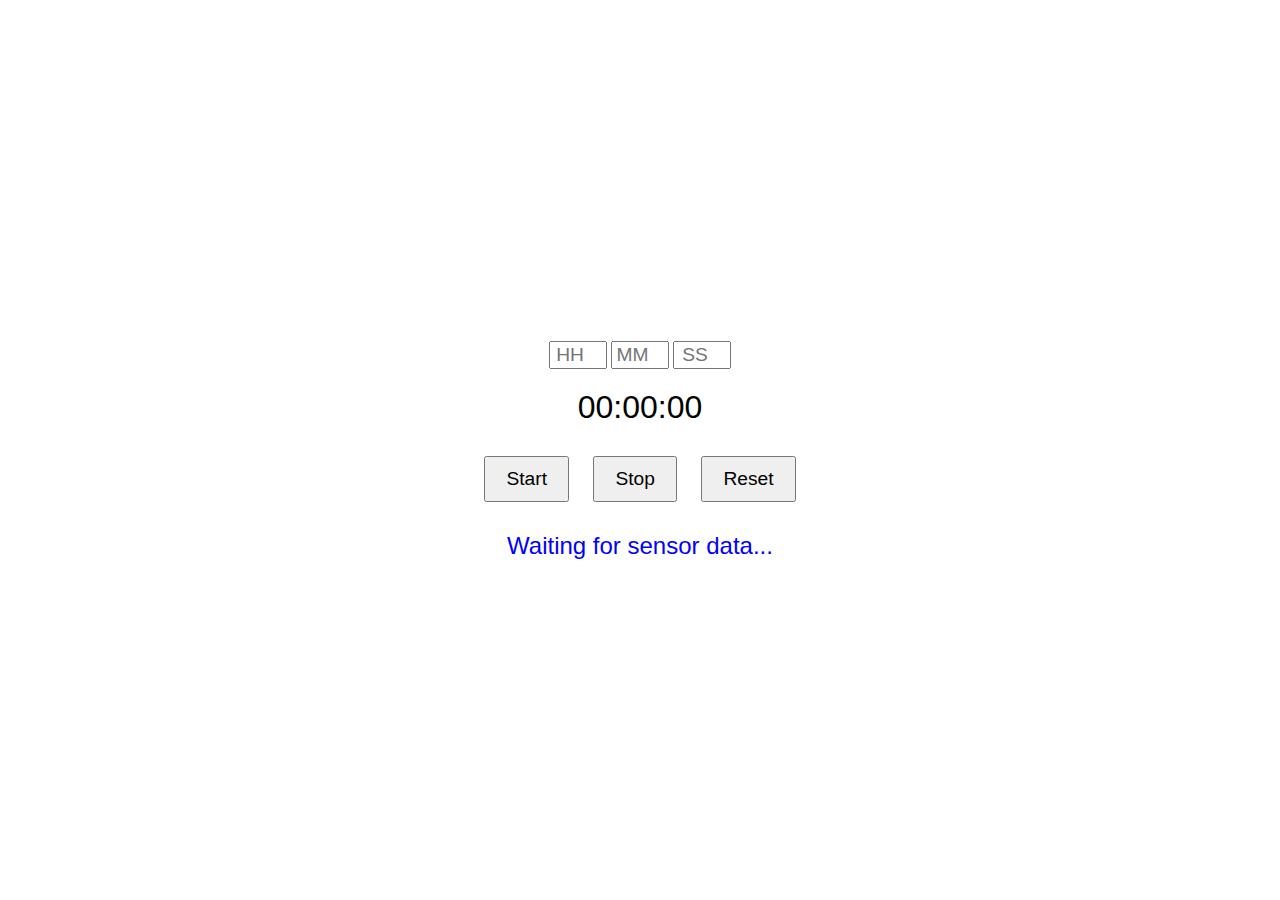
==== index.html @ 0f21a42f "Added beeping sound" ====
<!DOCTYPE html>
<html lang="en">
<head>
    <meta charset="UTF-8">
    <meta content="width=device-width, initial-scale=1.0" name="viewport">
    <title>Countdown Timer</title>
    <style>
        body {
            display: flex;
            justify-content: center;
            align-items: center;
            height: 100vh;
            margin: 0;
            font-family: Arial, sans-serif;
            background-color: white;
        }

        .timer-container {
            text-align: center;
        }

        input {
            width: 50px;
            text-align: center;
            font-size: 1.2rem;
        }

        #time-display {
            font-size: 2rem;
            margin: 20px 0;
        }

        .button-group button {
            font-size: 1.2rem;
            margin: 10px;
            padding: 10px 20px;
        }

        body.flash {
            background-color: red;
            transition: background-color 0.2s ease;
        }

        #sensor-data {
            margin-top: 20px;
            font-size: 1.5rem;
            color: blue;
        }
    </style>
</head>
<body>
<div class="timer-container">
    <div>
        <input id="hours" max="23" min="0" placeholder="HH" type="number">
        <input id="minutes" max="59" min="0" placeholder="MM" type="number">
        <input id="seconds" max="59" min="0" placeholder="SS" type="number">
    </div>
    <div id="time-display">00:00:00</div>
    <div class="button-group">
        <button id="start-btn">Start</button>
        <button id="stop-btn">Stop</button>
        <button id="reset-btn">Reset</button>
    </div>

    <!-- Add a div for displaying sensor data -->
    <div id="sensor-data">Waiting for sensor data...</div>

    <!-- Add the audio element for the beep sound -->
    <audio id="beep-sound" preload="auto" src="beep_sound_effect.mp3"></audio>
</div>

<script>
    let timer;
    let flashInterval;
    let totalSeconds = 0;
    let running = false;

    const hoursInput = document.getElementById('hours');
    const minutesInput = document.getElementById('minutes');
    const secondsInput = document.getElementById('seconds');
    const timeDisplay = document.getElementById('time-display');
    const startButton = document.getElementById('start-btn');
    const stopButton = document.getElementById('stop-btn');
    const resetButton = document.getElementById('reset-btn');

    const beepSound = document.getElementById('beep-sound'); // Audio element for beep

    function updateDisplay() {
        const hours = Math.floor(totalSeconds / 3600);
        const minutes = Math.floor((totalSeconds % 3600) / 60);
        const seconds = totalSeconds % 60;
        timeDisplay.textContent = `${String(hours).padStart(2, '0')}:${String(minutes).padStart(2, '0')}:${String(seconds).padStart(2, '0')}`;
    }

    function startTimer() {
        if (!running) {
            const hours = parseInt(hoursInput.value) || 0;
            const minutes = parseInt(minutesInput.value) || 0;
            const seconds = parseInt(secondsInput.value) || 0;
            totalSeconds = hours * 3600 + minutes * 60 + seconds;

            if (totalSeconds > 0) {
                updateDisplay(); // Immediately update display with the correct initial time
                running = true;

                timer = setInterval(() => {
                    if (totalSeconds > 0) {
                        totalSeconds--;
                        updateDisplay(); // Update display after each decrement
                    } else {
                        clearInterval(timer); // Stop the countdown when it hits zero
                        flashRed(); // Start flashing and sound immediately
                    }
                }, 1000); // Decrement every second
            }
        }
    }

    function stopTimer() {
        running = false;
        clearInterval(timer); // Stop the countdown timer
        clearInterval(flashInterval); // Stop flashing
        stopBeep(); // Stop the beep
        document.body.classList.remove('flash'); // Ensure the flashing stops immediately
    }

    function resetTimer() {
        running = false;
        clearInterval(timer); // Stop the countdown timer
        clearInterval(flashInterval); // Stop flashing
        stopBeep(); // Stop the beep
        totalSeconds = 0;
        updateDisplay(); // Reset the display to 00:00:00
        document.body.classList.remove('flash'); // Ensure the flashing stops and the background is reset
    }

    function flashRed() {
        clearInterval(flashInterval); // Clear any previous flashing intervals

        // Immediately flash red and play beep
        document.body.classList.add('flash'); // Turn on red immediately
        playBeep(); // Play the beep sound immediately

        // Set interval for future flashes (every second)
        flashInterval = setInterval(() => {
            document.body.classList.toggle('flash'); // Toggle flash on/off

            if (document.body.classList.contains('flash')) {
                playBeep(); // Play beep sound only when turning red
            }
        }, 1000); // 1 second red (with beep), 1 second off (cycle every second)
    }

    function playBeep() {
        beepSound.currentTime = 0; // Reset sound to the start
        beepSound.play(); // Play the beep sound
    }

    function stopBeep() {
        beepSound.pause(); // Stop the beep sound
        beepSound.currentTime = 0; // Reset the audio to the start
    }

    // Add event listeners for buttons
    startButton.addEventListener('click', startTimer);
    stopButton.addEventListener('click', stopTimer);
    resetButton.addEventListener('click', resetTimer);

    updateDisplay();
</script>
</body>
</html>
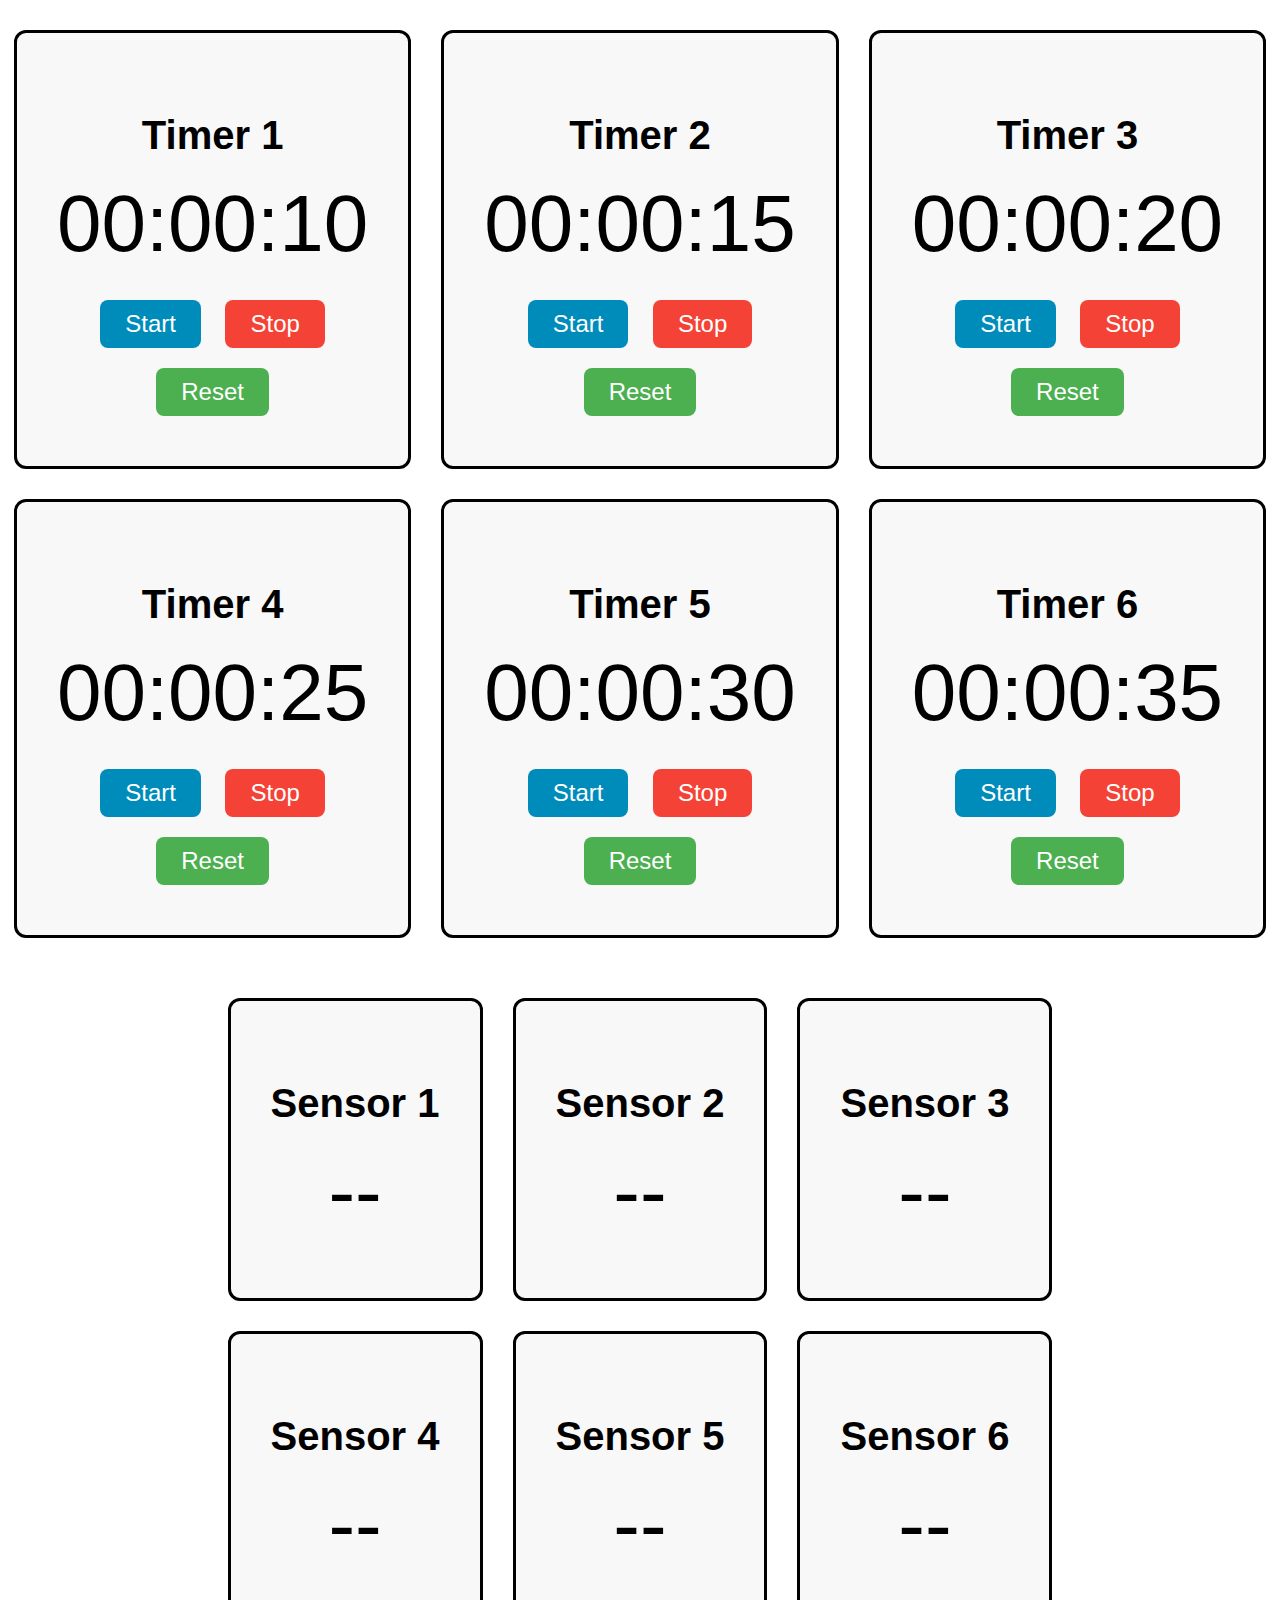
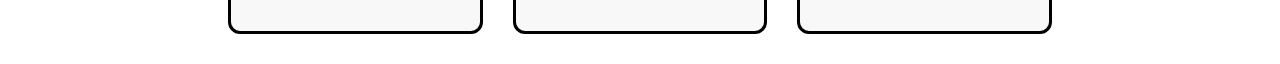
==== commit 52316f40: "Added more timers and sensors" ====
--- a/index.html
+++ b/index.html
@@ -3,170 +3,345 @@
 <head>
     <meta charset="UTF-8">
     <meta content="width=device-width, initial-scale=1.0" name="viewport">
-    <title>Countdown Timer</title>
+    <title>Multiple Timers with 6 Sensors</title>
     <style>
         body {
             display: flex;
             justify-content: center;
             align-items: center;
-            height: 100vh;
-            margin: 0;
+            flex-direction: column;
             font-family: Arial, sans-serif;
             background-color: white;
-        }
-
-        .timer-container {
+            margin: 0;
+        }
+
+        .timer-grid, .sensor-grid {
+            display: grid;
+            grid-template-columns: repeat(3, 1fr); /* 3 timers/sensors per row */
+            gap: 30px;
+            margin: 30px;
+        }
+
+        .timer-container, .sensor-container {
+            position: relative;
             text-align: center;
-        }
-
-        input {
-            width: 50px;
-            text-align: center;
-            font-size: 1.2rem;
-        }
-
-        #time-display {
-            font-size: 2rem;
+            padding: 40px;
+            border: 3px solid black;
+            border-radius: 12px;
+            background-color: #f8f8f8;
+            transition: background-color 0.5s ease;
+        }
+
+        h3 {
+            font-size: 2.5rem;
+            margin-bottom: 20px;
+        }
+
+        .time-display, .sensor-display {
+            font-size: 5rem;
             margin: 20px 0;
         }
 
         .button-group button {
-            font-size: 1.2rem;
+            font-size: 1.5rem;
             margin: 10px;
-            padding: 10px 20px;
-        }
-
-        body.flash {
-            background-color: red;
-            transition: background-color 0.2s ease;
-        }
-
-        #sensor-data {
-            margin-top: 20px;
-            font-size: 1.5rem;
-            color: blue;
+            padding: 10px 25px;
+            border-radius: 8px;
+            cursor: pointer;
+        }
+
+        .reset-btn {
+            background-color: #4CAF50;
+            color: white;
+            border: none;
+        }
+
+        .start-btn {
+            background-color: #008CBA;
+            color: white;
+            border: none;
+        }
+
+        .stop-btn {
+            background-color: #f44336;
+            color: white;
+            border: none;
+        }
+
+        button {
+            user-select: none;
+        }
+
+        /* Flashing effect when timer reaches zero */
+        .flash {
+            background-color: red !important;
         }
     </style>
 </head>
 <body>
-<div class="timer-container">
-    <div>
-        <input id="hours" max="23" min="0" placeholder="HH" type="number">
-        <input id="minutes" max="59" min="0" placeholder="MM" type="number">
-        <input id="seconds" max="59" min="0" placeholder="SS" type="number">
-    </div>
-    <div id="time-display">00:00:00</div>
-    <div class="button-group">
-        <button id="start-btn">Start</button>
-        <button id="stop-btn">Stop</button>
-        <button id="reset-btn">Reset</button>
-    </div>
-
-    <!-- Add a div for displaying sensor data -->
-    <div id="sensor-data">Waiting for sensor data...</div>
-
-    <!-- Add the audio element for the beep sound -->
-    <audio id="beep-sound" preload="auto" src="beep_sound_effect.mp3"></audio>
+
+<!-- Timer Grid -->
+<div class="timer-grid">
+    <!-- Timer 1 -->
+    <div class="timer-container" id="timer-container-1">
+        <h3>Timer 1</h3>
+        <div class="time-display" id="time-display-1">00:00:10</div>
+        <div class="button-group">
+            <button class="start-btn" id="start-btn-1">Start</button>
+            <button class="stop-btn" id="stop-btn-1">Stop</button>
+            <button class="reset-btn" id="reset-btn-1">Reset</button>
+        </div>
+    </div>
+    <!-- Timer 2 -->
+    <div class="timer-container" id="timer-container-2">
+        <h3>Timer 2</h3>
+        <div class="time-display" id="time-display-2">00:00:15</div>
+        <div class="button-group">
+            <button class="start-btn" id="start-btn-2">Start</button>
+            <button class="stop-btn" id="stop-btn-2">Stop</button>
+            <button class="reset-btn" id="reset-btn-2">Reset</button>
+        </div>
+    </div>
+    <!-- Timer 3 -->
+    <div class="timer-container" id="timer-container-3">
+        <h3>Timer 3</h3>
+        <div class="time-display" id="time-display-3">00:00:20</div>
+        <div class="button-group">
+            <button class="start-btn" id="start-btn-3">Start</button>
+            <button class="stop-btn" id="stop-btn-3">Stop</button>
+            <button class="reset-btn" id="reset-btn-3">Reset</button>
+        </div>
+    </div>
+    <!-- Timer 4 -->
+    <div class="timer-container" id="timer-container-4">
+        <h3>Timer 4</h3>
+        <div class="time-display" id="time-display-4">00:00:25</div>
+        <div class="button-group">
+            <button class="start-btn" id="start-btn-4">Start</button>
+            <button class="stop-btn" id="stop-btn-4">Stop</button>
+            <button class="reset-btn" id="reset-btn-4">Reset</button>
+        </div>
+    </div>
+    <!-- Timer 5 -->
+    <div class="timer-container" id="timer-container-5">
+        <h3>Timer 5</h3>
+        <div class="time-display" id="time-display-5">00:00:30</div>
+        <div class="button-group">
+            <button class="start-btn" id="start-btn-5">Start</button>
+            <button class="stop-btn" id="stop-btn-5">Stop</button>
+            <button class="reset-btn" id="reset-btn-5">Reset</button>
+        </div>
+    </div>
+    <!-- Timer 6 -->
+    <div class="timer-container" id="timer-container-6">
+        <h3>Timer 6</h3>
+        <div class="time-display" id="time-display-6">00:00:35</div>
+        <div class="button-group">
+            <button class="start-btn" id="start-btn-6">Start</button>
+            <button class="stop-btn" id="stop-btn-6">Stop</button>
+            <button class="reset-btn" id="reset-btn-6">Reset</button>
+        </div>
+    </div>
 </div>
 
+<!-- Sensor Grid -->
+<div class="sensor-grid">
+    <!-- Sensor 1 -->
+    <div class="sensor-container">
+        <h3>Sensor 1</h3>
+        <div class="sensor-display" id="sensor-display-1">--</div>
+    </div>
+    <!-- Sensor 2 -->
+    <div class="sensor-container">
+        <h3>Sensor 2</h3>
+        <div class="sensor-display" id="sensor-display-2">--</div>
+    </div>
+    <!-- Sensor 3 -->
+    <div class="sensor-container">
+        <h3>Sensor 3</h3>
+        <div class="sensor-display" id="sensor-display-3">--</div>
+    </div>
+    <!-- Sensor 4 -->
+    <div class="sensor-container">
+        <h3>Sensor 4</h3>
+        <div class="sensor-display" id="sensor-display-4">--</div>
+    </div>
+    <!-- Sensor 5 -->
+    <div class="sensor-container">
+        <h3>Sensor 5</h3>
+        <div class="sensor-display" id="sensor-display-5">--</div>
+    </div>
+    <!-- Sensor 6 -->
+    <div class="sensor-container">
+        <h3>Sensor 6</h3>
+        <div class="sensor-display" id="sensor-display-6">--</div>
+    </div>
+</div>
+
+<!-- Audio for beep sound -->
+<audio id="beep-sound" preload="auto" src="beep_sound_effect.mp3"></audio>
+
+<!-- WebSocket Client JavaScript -->
 <script>
-    let timer;
-    let flashInterval;
-    let totalSeconds = 0;
-    let running = false;
-
-    const hoursInput = document.getElementById('hours');
-    const minutesInput = document.getElementById('minutes');
-    const secondsInput = document.getElementById('seconds');
-    const timeDisplay = document.getElementById('time-display');
-    const startButton = document.getElementById('start-btn');
-    const stopButton = document.getElementById('stop-btn');
-    const resetButton = document.getElementById('reset-btn');
-
-    const beepSound = document.getElementById('beep-sound'); // Audio element for beep
-
-    function updateDisplay() {
-        const hours = Math.floor(totalSeconds / 3600);
-        const minutes = Math.floor((totalSeconds % 3600) / 60);
-        const seconds = totalSeconds % 60;
-        timeDisplay.textContent = `${String(hours).padStart(2, '0')}:${String(minutes).padStart(2, '0')}:${String(seconds).padStart(2, '0')}`;
-    }
-
-    function startTimer() {
-        if (!running) {
-            const hours = parseInt(hoursInput.value) || 0;
-            const minutes = parseInt(minutesInput.value) || 0;
-            const seconds = parseInt(secondsInput.value) || 0;
-            totalSeconds = hours * 3600 + minutes * 60 + seconds;
-
-            if (totalSeconds > 0) {
-                updateDisplay(); // Immediately update display with the correct initial time
-                running = true;
-
-                timer = setInterval(() => {
-                    if (totalSeconds > 0) {
-                        totalSeconds--;
-                        updateDisplay(); // Update display after each decrement
-                    } else {
-                        clearInterval(timer); // Stop the countdown when it hits zero
-                        flashRed(); // Start flashing and sound immediately
-                    }
-                }, 1000); // Decrement every second
+    const websocket = new WebSocket('ws://YOUR_ESP32_IP_ADDRESS:81');  // Replace with your Arduino's IP and port
+
+    // Listen for messages from the Arduino WebSocket server
+    websocket.onmessage = function (event) {
+        const data = event.data;
+        const sensorValues = data.split(",");  // Assuming sensor data is comma-separated for 6 sensors
+
+        // Update sensor displays
+        for (let i = 0; i < 6; i++) {
+            document.getElementById(`sensor-display-${i + 1}`).textContent = `Sensor ${i + 1}: ${sensorValues[i]}`;
+        }
+    };
+
+    websocket.onerror = function (event) {
+        console.error('WebSocket error: ', event);
+    };
+
+    websocket.onopen = function () {
+        console.log('Connected to Arduino WebSocket server');
+    };
+
+    websocket.onclose = function () {
+        console.log('Disconnected from Arduino WebSocket server');
+    };
+
+    // Define initial times for each timer in seconds
+    const initialTimes = {
+        1: 10, // 00:00:10
+        2: 15, // 00:00:15
+        3: 20, // 00:00:20
+        4: 25, // 00:00:25
+        5: 30, // 00:00:30
+        6: 35  // 00:00:35
+    };
+
+    // Define timers array with initial data
+    const timers = [
+        {id: 1, totalSeconds: initialTimes[1], running: false, timer: null, flashInterval: null},
+        {id: 2, totalSeconds: initialTimes[2], running: false, timer: null, flashInterval: null},
+        {id: 3, totalSeconds: initialTimes[3], running: false, timer: null, flashInterval: null},
+        {id: 4, totalSeconds: initialTimes[4], running: false, timer: null, flashInterval: null},
+        {id: 5, totalSeconds: initialTimes[5], running: false, timer: null, flashInterval: null},
+        {id: 6, totalSeconds: initialTimes[6], running: false, timer: null, flashInterval: null},
+    ];
+
+    // Function to format time as HH:MM:SS
+    function formatTime(seconds) {
+        const hrs = Math.floor(seconds / 3600);
+        const mins = Math.floor((seconds % 3600) / 60);
+        const secs = seconds % 60;
+        return `${String(hrs).padStart(2, '0')}:${String(mins).padStart(2, '0')}:${String(secs).padStart(2, '0')}`;
+    }
+
+    // Update the display for a specific timer
+    function updateDisplay(timerId) {
+        const timer = timers.find(t => t.id === timerId);
+        const displayElement = document.getElementById(`time-display-${timerId}`);
+        displayElement.textContent = formatTime(timer.totalSeconds);
+    }
+
+    // Start the timer
+    function startTimer(timerId) {
+        const timer = timers.find(t => t.id === timerId);
+        if (!timer.running) {
+            timer.running = true;
+
+            // If the timer was previously stopped and not at zero, continue from current time
+            if (timer.totalSeconds <= 0) {
+                timer.totalSeconds = initialTimes[timerId];
+                updateDisplay(timerId);
             }
-        }
-    }
-
-    function stopTimer() {
-        running = false;
-        clearInterval(timer); // Stop the countdown timer
-        clearInterval(flashInterval); // Stop flashing
-        stopBeep(); // Stop the beep
-        document.body.classList.remove('flash'); // Ensure the flashing stops immediately
-    }
-
-    function resetTimer() {
-        running = false;
-        clearInterval(timer); // Stop the countdown timer
-        clearInterval(flashInterval); // Stop flashing
-        stopBeep(); // Stop the beep
-        totalSeconds = 0;
-        updateDisplay(); // Reset the display to 00:00:00
-        document.body.classList.remove('flash'); // Ensure the flashing stops and the background is reset
-    }
-
-    function flashRed() {
-        clearInterval(flashInterval); // Clear any previous flashing intervals
-
-        // Immediately flash red and play beep
-        document.body.classList.add('flash'); // Turn on red immediately
-        playBeep(); // Play the beep sound immediately
-
-        // Set interval for future flashes (every second)
-        flashInterval = setInterval(() => {
-            document.body.classList.toggle('flash'); // Toggle flash on/off
-
-            if (document.body.classList.contains('flash')) {
-                playBeep(); // Play beep sound only when turning red
+
+            timer.timer = setInterval(() => {
+                if (timer.totalSeconds > 0) {
+                    timer.totalSeconds--;
+                    updateDisplay(timerId);
+                }
+                if (timer.totalSeconds === 0) {
+                    clearInterval(timer.timer);
+                    timer.running = false;
+                    flashRed(timerId);  // Flash and play beep when timer hits zero
+                }
+            }, 1000);
+        }
+    }
+
+    // Stop the timer
+    function stopTimer(timerId) {
+        const timer = timers.find(t => t.id === timerId);
+        if (timer.running) {
+            timer.running = false;
+            clearInterval(timer.timer);
+        }
+        clearFlashing(timerId);
+    }
+
+    // Reset the timer to its initial time
+    function resetTimer(timerId) {
+        const timer = timers.find(t => t.id === timerId);
+        if (timer.running) {
+            clearInterval(timer.timer);
+            timer.running = false;
+        }
+        clearFlashing(timerId);
+        timer.totalSeconds = initialTimes[timerId];
+        updateDisplay(timerId);
+    }
+
+    // Flashing logic for when timer hits zero
+    function flashRed(timerId) {
+        const timer = timers.find(t => t.id === timerId);
+        const timerContainer = document.getElementById(`timer-container-${timerId}`);
+
+        // Add flash class immediately
+        timerContainer.classList.add('flash');
+        playBeep();
+
+        // Start flashing interval
+        timer.flashInterval = setInterval(() => {
+            timerContainer.classList.toggle('flash');
+            if (timerContainer.classList.contains('flash')) {
+                playBeep(); // Play beep sound when flashing
             }
-        }, 1000); // 1 second red (with beep), 1 second off (cycle every second)
-    }
-
+        }, 1000);
+    }
+
+    // Clear flashing effect
+    function clearFlashing(timerId) {
+        const timer = timers.find(t => t.id === timerId);
+        const timerContainer = document.getElementById(`timer-container-${timerId}`);
+
+        // Clear flashing interval and remove flash class
+        if (timer.flashInterval) {
+            clearInterval(timer.flashInterval);
+            timer.flashInterval = null;
+        }
+        timerContainer.classList.remove('flash');
+    }
+
+    // Play beep sound
     function playBeep() {
-        beepSound.currentTime = 0; // Reset sound to the start
-        beepSound.play(); // Play the beep sound
-    }
-
-    function stopBeep() {
-        beepSound.pause(); // Stop the beep sound
-        beepSound.currentTime = 0; // Reset the audio to the start
-    }
-
-    // Add event listeners for buttons
-    startButton.addEventListener('click', startTimer);
-    stopButton.addEventListener('click', stopTimer);
-    resetButton.addEventListener('click', resetTimer);
-
-    updateDisplay();
+        const beepSound = document.getElementById('beep-sound');
+        beepSound.currentTime = 0; // Reset to start
+        beepSound.play().catch(error => {
+            console.error('Beep sound failed to play:', error);
+        });
+    }
+
+    // Attach event listeners for all timers
+    timers.forEach(timer => {
+        document.getElementById(`start-btn-${timer.id}`).addEventListener('click', () => startTimer(timer.id));
+        document.getElementById(`stop-btn-${timer.id}`).addEventListener('click', () => stopTimer(timer.id));
+        document.getElementById(`reset-btn-${timer.id}`).addEventListener('click', () => resetTimer(timer.id));
+    });
+
+    // Initialize all displays
+    timers.forEach(timer => {
+        updateDisplay(timer.id);
+    });
 </script>
 </body>
 </html>
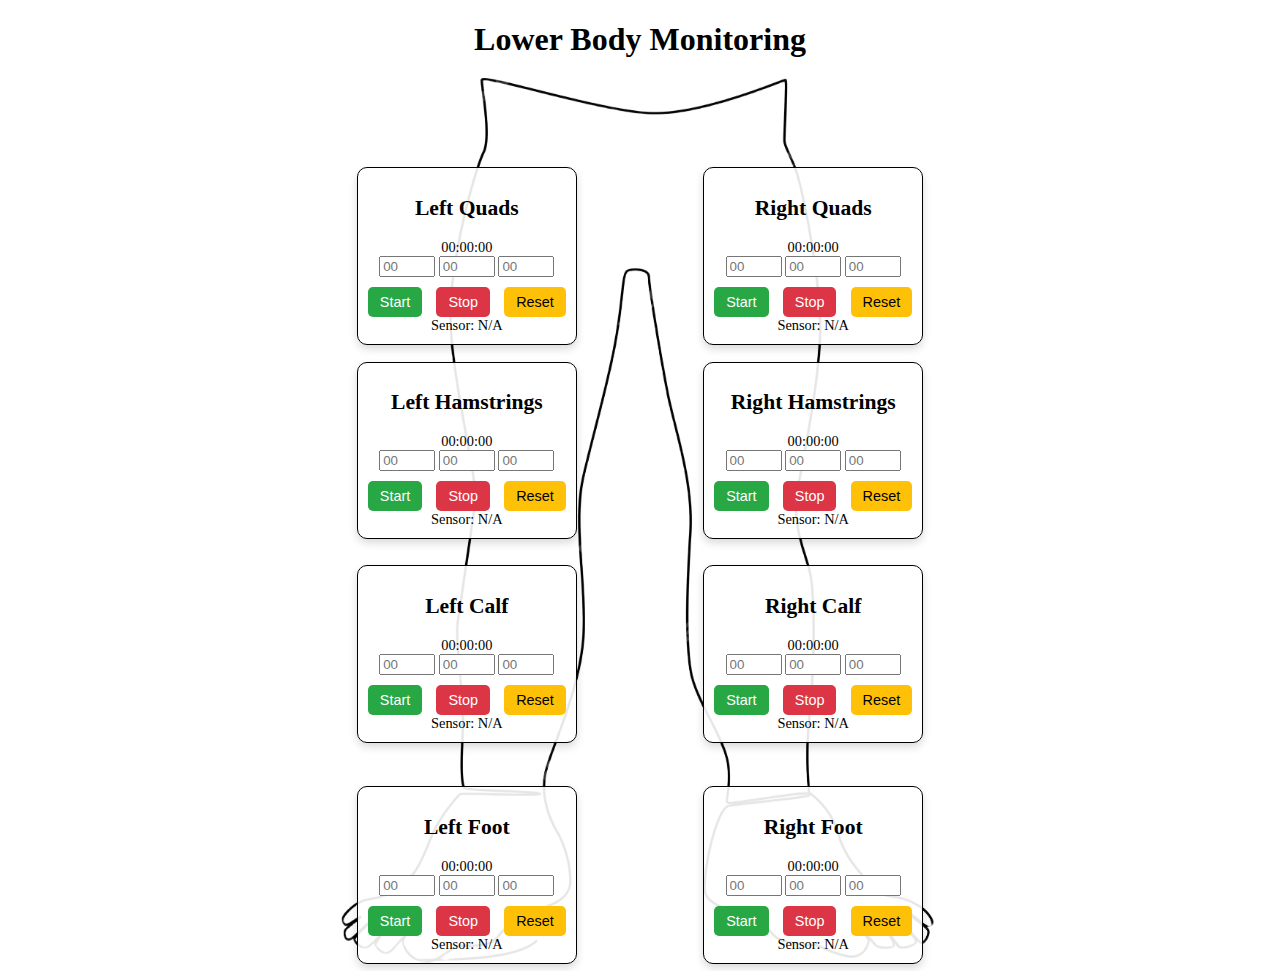
==== commit c32673b6: "GUI Overhaul" ====
--- a/index.html
+++ b/index.html
@@ -2,346 +2,156 @@
 <html lang="en">
 <head>
     <meta charset="UTF-8">
-    <meta content="width=device-width, initial-scale=1.0" name="viewport">
-    <title>Multiple Timers with 6 Sensors</title>
-    <style>
-        body {
-            display: flex;
-            justify-content: center;
-            align-items: center;
-            flex-direction: column;
-            font-family: Arial, sans-serif;
-            background-color: white;
-            margin: 0;
-        }
-
-        .timer-grid, .sensor-grid {
-            display: grid;
-            grid-template-columns: repeat(3, 1fr); /* 3 timers/sensors per row */
-            gap: 30px;
-            margin: 30px;
-        }
-
-        .timer-container, .sensor-container {
-            position: relative;
-            text-align: center;
-            padding: 40px;
-            border: 3px solid black;
-            border-radius: 12px;
-            background-color: #f8f8f8;
-            transition: background-color 0.5s ease;
-        }
-
-        h3 {
-            font-size: 2.5rem;
-            margin-bottom: 20px;
-        }
-
-        .time-display, .sensor-display {
-            font-size: 5rem;
-            margin: 20px 0;
-        }
-
-        .button-group button {
-            font-size: 1.5rem;
-            margin: 10px;
-            padding: 10px 25px;
-            border-radius: 8px;
-            cursor: pointer;
-        }
-
-        .reset-btn {
-            background-color: #4CAF50;
-            color: white;
-            border: none;
-        }
-
-        .start-btn {
-            background-color: #008CBA;
-            color: white;
-            border: none;
-        }
-
-        .stop-btn {
-            background-color: #f44336;
-            color: white;
-            border: none;
-        }
-
-        button {
-            user-select: none;
-        }
-
-        /* Flashing effect when timer reaches zero */
-        .flash {
-            background-color: red !important;
-        }
-    </style>
+    <meta content="width=device-width, initial-scale=1.0">
+    <title>Lower Body Monitoring</title>
+    <link href="style.css" rel="stylesheet">
 </head>
 <body>
 
-<!-- Timer Grid -->
-<div class="timer-grid">
-    <!-- Timer 1 -->
-    <div class="timer-container" id="timer-container-1">
-        <h3>Timer 1</h3>
-        <div class="time-display" id="time-display-1">00:00:10</div>
-        <div class="button-group">
-            <button class="start-btn" id="start-btn-1">Start</button>
-            <button class="stop-btn" id="stop-btn-1">Stop</button>
-            <button class="reset-btn" id="reset-btn-1">Reset</button>
+<h1>Lower Body Monitoring</h1>
+
+<div id="lower-body-container">
+    <img alt="Lower Body Diagram" id="lower-body-image" src="lower_body_clipart.png">
+
+    <!-- Left Quads Timer -->
+    <div class="body-section quads-box left">
+        <h2>Left Quads</h2>
+        <div class="timer-display" id="left-quads-timer-display">00:00:00</div>
+        <div class="time-inputs">
+            <input id="left-quads-hours-input" max="99" min="0" placeholder="00" type="number"/>
+            <input id="left-quads-minutes-input" max="59" min="0" placeholder="00" type="number"/>
+            <input id="left-quads-seconds-input" max="59" min="0" placeholder="00" type="number"/>
         </div>
+        <div class="button-row">
+            <button class="start-btn" id="left-quads-start-btn">Start</button>
+            <button class="stop-btn" id="left-quads-stop-btn">Stop</button>
+            <button class="reset-btn" id="left-quads-reset-btn">Reset</button>
+        </div>
+        <div class="sensor-reading" id="left-quads-sensor">Sensor: N/A</div>
     </div>
-    <!-- Timer 2 -->
-    <div class="timer-container" id="timer-container-2">
-        <h3>Timer 2</h3>
-        <div class="time-display" id="time-display-2">00:00:15</div>
-        <div class="button-group">
-            <button class="start-btn" id="start-btn-2">Start</button>
-            <button class="stop-btn" id="stop-btn-2">Stop</button>
-            <button class="reset-btn" id="reset-btn-2">Reset</button>
+
+    <!-- Right Quads Timer -->
+    <div class="body-section quads-box right">
+        <h2>Right Quads</h2>
+        <div class="timer-display" id="right-quads-timer-display">00:00:00</div>
+        <div class="time-inputs">
+            <input id="right-quads-hours-input" max="99" min="0" placeholder="00" type="number"/>
+            <input id="right-quads-minutes-input" max="59" min="0" placeholder="00" type="number"/>
+            <input id="right-quads-seconds-input" max="59" min="0" placeholder="00" type="number"/>
         </div>
+        <div class="button-row">
+            <button class="start-btn" id="right-quads-start-btn">Start</button>
+            <button class="stop-btn" id="right-quads-stop-btn">Stop</button>
+            <button class="reset-btn" id="right-quads-reset-btn">Reset</button>
+        </div>
+        <div class="sensor-reading" id="right-quads-sensor">Sensor: N/A</div>
     </div>
-    <!-- Timer 3 -->
-    <div class="timer-container" id="timer-container-3">
-        <h3>Timer 3</h3>
-        <div class="time-display" id="time-display-3">00:00:20</div>
-        <div class="button-group">
-            <button class="start-btn" id="start-btn-3">Start</button>
-            <button class="stop-btn" id="stop-btn-3">Stop</button>
-            <button class="reset-btn" id="reset-btn-3">Reset</button>
+
+    <!-- Left Hamstrings Timer -->
+    <div class="body-section hamstrings-box left">
+        <h2>Left Hamstrings</h2>
+        <div class="timer-display" id="left-hamstrings-timer-display">00:00:00</div>
+        <div class="time-inputs">
+            <input id="left-hamstrings-hours-input" max="99" min="0" placeholder="00" type="number"/>
+            <input id="left-hamstrings-minutes-input" max="59" min="0" placeholder="00" type="number"/>
+            <input id="left-hamstrings-seconds-input" max="59" min="0" placeholder="00" type="number"/>
         </div>
+        <div class="button-row">
+            <button class="start-btn" id="left-hamstrings-start-btn">Start</button>
+            <button class="stop-btn" id="left-hamstrings-stop-btn">Stop</button>
+            <button class="reset-btn" id="left-hamstrings-reset-btn">Reset</button>
+        </div>
+        <div class="sensor-reading" id="left-hamstrings-sensor">Sensor: N/A</div>
     </div>
-    <!-- Timer 4 -->
-    <div class="timer-container" id="timer-container-4">
-        <h3>Timer 4</h3>
-        <div class="time-display" id="time-display-4">00:00:25</div>
-        <div class="button-group">
-            <button class="start-btn" id="start-btn-4">Start</button>
-            <button class="stop-btn" id="stop-btn-4">Stop</button>
-            <button class="reset-btn" id="reset-btn-4">Reset</button>
+
+    <!-- Right Hamstrings Timer -->
+    <div class="body-section hamstrings-box right">
+        <h2>Right Hamstrings</h2>
+        <div class="timer-display" id="right-hamstrings-timer-display">00:00:00</div>
+        <div class="time-inputs">
+            <input id="right-hamstrings-hours-input" max="99" min="0" placeholder="00" type="number"/>
+            <input id="right-hamstrings-minutes-input" max="59" min="0" placeholder="00" type="number"/>
+            <input id="right-hamstrings-seconds-input" max="59" min="0" placeholder="00" type="number"/>
         </div>
+        <div class="button-row">
+            <button class="start-btn" id="right-hamstrings-start-btn">Start</button>
+            <button class="stop-btn" id="right-hamstrings-stop-btn">Stop</button>
+            <button class="reset-btn" id="right-hamstrings-reset-btn">Reset</button>
+        </div>
+        <div class="sensor-reading" id="right-hamstrings-sensor">Sensor: N/A</div>
     </div>
-    <!-- Timer 5 -->
-    <div class="timer-container" id="timer-container-5">
-        <h3>Timer 5</h3>
-        <div class="time-display" id="time-display-5">00:00:30</div>
-        <div class="button-group">
-            <button class="start-btn" id="start-btn-5">Start</button>
-            <button class="stop-btn" id="stop-btn-5">Stop</button>
-            <button class="reset-btn" id="reset-btn-5">Reset</button>
+
+    <!-- Left Calf Timer -->
+    <div class="body-section calf-box left">
+        <h2>Left Calf</h2>
+        <div class="timer-display" id="left-calf-timer-display">00:00:00</div>
+        <div class="time-inputs">
+            <input id="left-calf-hours-input" max="99" min="0" placeholder="00" type="number"/>
+            <input id="left-calf-minutes-input" max="59" min="0" placeholder="00" type="number"/>
+            <input id="left-calf-seconds-input" max="59" min="0" placeholder="00" type="number"/>
         </div>
+        <div class="button-row">
+            <button class="start-btn" id="left-calf-start-btn">Start</button>
+            <button class="stop-btn" id="left-calf-stop-btn">Stop</button>
+            <button class="reset-btn" id="left-calf-reset-btn">Reset</button>
+        </div>
+        <div class="sensor-reading" id="left-calf-sensor">Sensor: N/A</div>
     </div>
-    <!-- Timer 6 -->
-    <div class="timer-container" id="timer-container-6">
-        <h3>Timer 6</h3>
-        <div class="time-display" id="time-display-6">00:00:35</div>
-        <div class="button-group">
-            <button class="start-btn" id="start-btn-6">Start</button>
-            <button class="stop-btn" id="stop-btn-6">Stop</button>
-            <button class="reset-btn" id="reset-btn-6">Reset</button>
+
+    <!-- Right Calf Timer -->
+    <div class="body-section calf-box right">
+        <h2>Right Calf</h2>
+        <div class="timer-display" id="right-calf-timer-display">00:00:00</div>
+        <div class="time-inputs">
+            <input id="right-calf-hours-input" max="99" min="0" placeholder="00" type="number"/>
+            <input id="right-calf-minutes-input" max="59" min="0" placeholder="00" type="number"/>
+            <input id="right-calf-seconds-input" max="59" min="0" placeholder="00" type="number"/>
         </div>
+        <div class="button-row">
+            <button class="start-btn" id="right-calf-start-btn">Start</button>
+            <button class="stop-btn" id="right-calf-stop-btn">Stop</button>
+            <button class="reset-btn" id="right-calf-reset-btn">Reset</button>
+        </div>
+        <div class="sensor-reading" id="right-calf-sensor">Sensor: N/A</div>
     </div>
+
+    <!-- Left Foot Timer -->
+    <div class="body-section foot-box left">
+        <h2>Left Foot</h2>
+        <div class="timer-display" id="left-foot-timer-display">00:00:00</div>
+        <div class="time-inputs">
+            <input id="left-foot-hours-input" max="99" min="0" placeholder="00" type="number"/>
+            <input id="left-foot-minutes-input" max="59" min="0" placeholder="00" type="number"/>
+            <input id="left-foot-seconds-input" max="59" min="0" placeholder="00" type="number"/>
+        </div>
+        <div class="button-row">
+            <button class="start-btn" id="left-foot-start-btn">Start</button>
+            <button class="stop-btn" id="left-foot-stop-btn">Stop</button>
+            <button class="reset-btn" id="left-foot-reset-btn">Reset</button>
+        </div>
+        <div class="sensor-reading" id="left-foot-sensor">Sensor: N/A</div>
+    </div>
+
+    <!-- Right Foot Timer -->
+    <div class="body-section foot-box right">
+        <h2>Right Foot</h2>
+        <div class="timer-display" id="right-foot-timer-display">00:00:00</div>
+        <div class="time-inputs">
+            <input id="right-foot-hours-input" max="99" min="0" placeholder="00" type="number"/>
+            <input id="right-foot-minutes-input" max="59" min="0" placeholder="00" type="number"/>
+            <input id="right-foot-seconds-input" max="59" min="0" placeholder="00" type="number"/>
+        </div>
+        <div class="button-row">
+            <button class="start-btn" id="right-foot-start-btn">Start</button>
+            <button class="stop-btn" id="right-foot-stop-btn">Stop</button>
+            <button class="reset-btn" id="right-foot-reset-btn">Reset</button>
+        </div>
+        <div class="sensor-reading" id="right-foot-sensor">Sensor: N/A</div>
+    </div>
+
 </div>
 
-<!-- Sensor Grid -->
-<div class="sensor-grid">
-    <!-- Sensor 1 -->
-    <div class="sensor-container">
-        <h3>Sensor 1</h3>
-        <div class="sensor-display" id="sensor-display-1">--</div>
-    </div>
-    <!-- Sensor 2 -->
-    <div class="sensor-container">
-        <h3>Sensor 2</h3>
-        <div class="sensor-display" id="sensor-display-2">--</div>
-    </div>
-    <!-- Sensor 3 -->
-    <div class="sensor-container">
-        <h3>Sensor 3</h3>
-        <div class="sensor-display" id="sensor-display-3">--</div>
-    </div>
-    <!-- Sensor 4 -->
-    <div class="sensor-container">
-        <h3>Sensor 4</h3>
-        <div class="sensor-display" id="sensor-display-4">--</div>
-    </div>
-    <!-- Sensor 5 -->
-    <div class="sensor-container">
-        <h3>Sensor 5</h3>
-        <div class="sensor-display" id="sensor-display-5">--</div>
-    </div>
-    <!-- Sensor 6 -->
-    <div class="sensor-container">
-        <h3>Sensor 6</h3>
-        <div class="sensor-display" id="sensor-display-6">--</div>
-    </div>
-</div>
+<script defer src="timer.js"></script>
 
-<!-- Audio for beep sound -->
-<audio id="beep-sound" preload="auto" src="beep_sound_effect.mp3"></audio>
-
-<!-- WebSocket Client JavaScript -->
-<script>
-    const websocket = new WebSocket('ws://YOUR_ESP32_IP_ADDRESS:81');  // Replace with your Arduino's IP and port
-
-    // Listen for messages from the Arduino WebSocket server
-    websocket.onmessage = function (event) {
-        const data = event.data;
-        const sensorValues = data.split(",");  // Assuming sensor data is comma-separated for 6 sensors
-
-        // Update sensor displays
-        for (let i = 0; i < 6; i++) {
-            document.getElementById(`sensor-display-${i + 1}`).textContent = `Sensor ${i + 1}: ${sensorValues[i]}`;
-        }
-    };
-
-    websocket.onerror = function (event) {
-        console.error('WebSocket error: ', event);
-    };
-
-    websocket.onopen = function () {
-        console.log('Connected to Arduino WebSocket server');
-    };
-
-    websocket.onclose = function () {
-        console.log('Disconnected from Arduino WebSocket server');
-    };
-
-    // Define initial times for each timer in seconds
-    const initialTimes = {
-        1: 10, // 00:00:10
-        2: 15, // 00:00:15
-        3: 20, // 00:00:20
-        4: 25, // 00:00:25
-        5: 30, // 00:00:30
-        6: 35  // 00:00:35
-    };
-
-    // Define timers array with initial data
-    const timers = [
-        {id: 1, totalSeconds: initialTimes[1], running: false, timer: null, flashInterval: null},
-        {id: 2, totalSeconds: initialTimes[2], running: false, timer: null, flashInterval: null},
-        {id: 3, totalSeconds: initialTimes[3], running: false, timer: null, flashInterval: null},
-        {id: 4, totalSeconds: initialTimes[4], running: false, timer: null, flashInterval: null},
-        {id: 5, totalSeconds: initialTimes[5], running: false, timer: null, flashInterval: null},
-        {id: 6, totalSeconds: initialTimes[6], running: false, timer: null, flashInterval: null},
-    ];
-
-    // Function to format time as HH:MM:SS
-    function formatTime(seconds) {
-        const hrs = Math.floor(seconds / 3600);
-        const mins = Math.floor((seconds % 3600) / 60);
-        const secs = seconds % 60;
-        return `${String(hrs).padStart(2, '0')}:${String(mins).padStart(2, '0')}:${String(secs).padStart(2, '0')}`;
-    }
-
-    // Update the display for a specific timer
-    function updateDisplay(timerId) {
-        const timer = timers.find(t => t.id === timerId);
-        const displayElement = document.getElementById(`time-display-${timerId}`);
-        displayElement.textContent = formatTime(timer.totalSeconds);
-    }
-
-    // Start the timer
-    function startTimer(timerId) {
-        const timer = timers.find(t => t.id === timerId);
-        if (!timer.running) {
-            timer.running = true;
-
-            // If the timer was previously stopped and not at zero, continue from current time
-            if (timer.totalSeconds <= 0) {
-                timer.totalSeconds = initialTimes[timerId];
-                updateDisplay(timerId);
-            }
-
-            timer.timer = setInterval(() => {
-                if (timer.totalSeconds > 0) {
-                    timer.totalSeconds--;
-                    updateDisplay(timerId);
-                }
-                if (timer.totalSeconds === 0) {
-                    clearInterval(timer.timer);
-                    timer.running = false;
-                    flashRed(timerId);  // Flash and play beep when timer hits zero
-                }
-            }, 1000);
-        }
-    }
-
-    // Stop the timer
-    function stopTimer(timerId) {
-        const timer = timers.find(t => t.id === timerId);
-        if (timer.running) {
-            timer.running = false;
-            clearInterval(timer.timer);
-        }
-        clearFlashing(timerId);
-    }
-
-    // Reset the timer to its initial time
-    function resetTimer(timerId) {
-        const timer = timers.find(t => t.id === timerId);
-        if (timer.running) {
-            clearInterval(timer.timer);
-            timer.running = false;
-        }
-        clearFlashing(timerId);
-        timer.totalSeconds = initialTimes[timerId];
-        updateDisplay(timerId);
-    }
-
-    // Flashing logic for when timer hits zero
-    function flashRed(timerId) {
-        const timer = timers.find(t => t.id === timerId);
-        const timerContainer = document.getElementById(`timer-container-${timerId}`);
-
-        // Add flash class immediately
-        timerContainer.classList.add('flash');
-        playBeep();
-
-        // Start flashing interval
-        timer.flashInterval = setInterval(() => {
-            timerContainer.classList.toggle('flash');
-            if (timerContainer.classList.contains('flash')) {
-                playBeep(); // Play beep sound when flashing
-            }
-        }, 1000);
-    }
-
-    // Clear flashing effect
-    function clearFlashing(timerId) {
-        const timer = timers.find(t => t.id === timerId);
-        const timerContainer = document.getElementById(`timer-container-${timerId}`);
-
-        // Clear flashing interval and remove flash class
-        if (timer.flashInterval) {
-            clearInterval(timer.flashInterval);
-            timer.flashInterval = null;
-        }
-        timerContainer.classList.remove('flash');
-    }
-
-    // Play beep sound
-    function playBeep() {
-        const beepSound = document.getElementById('beep-sound');
-        beepSound.currentTime = 0; // Reset to start
-        beepSound.play().catch(error => {
-            console.error('Beep sound failed to play:', error);
-        });
-    }
-
-    // Attach event listeners for all timers
-    timers.forEach(timer => {
-        document.getElementById(`start-btn-${timer.id}`).addEventListener('click', () => startTimer(timer.id));
-        document.getElementById(`stop-btn-${timer.id}`).addEventListener('click', () => stopTimer(timer.id));
-        document.getElementById(`reset-btn-${timer.id}`).addEventListener('click', () => resetTimer(timer.id));
-    });
-
-    // Initialize all displays
-    timers.forEach(timer => {
-        updateDisplay(timer.id);
-    });
-</script>
 </body>
 </html>
--- a/style.css
+++ b/style.css
@@ -0,0 +1,167 @@
+h1 {
+    text-align: center; /* Center the text */
+    width: 100%; /* Ensure the heading spans the full width */
+    margin-bottom: 20px; /* Space below the heading */
+    font-size: 2em; /* Adjust size if needed */
+}
+
+/* Container for the entire lower body section */
+#lower-body-container {
+    display: flex;
+    justify-content: center;
+    align-items: flex-start;
+    position: relative;
+    margin-top: 20px;
+}
+
+/* Responsive PNG Image */
+#lower-body-image {
+    width: 100%; /* This ensures the image will take the full width of its container */
+    max-width: 600px; /* The maximum width of the PNG */
+    height: auto; /* Maintain aspect ratio */
+}
+
+/* General Styling for the body part boxes */
+.body-section {
+    border: 1px solid #000;
+    padding: 10px;
+    background-color: rgba(255, 255, 255, 0.9);
+    text-align: center;
+    font-size: 0.9em;
+    width: 220px; /* Increased width */
+    position: absolute;
+    box-sizing: border-box;
+    border-radius: 10px;
+    box-shadow: 0 4px 8px rgba(0, 0, 0, 0.15); /* Box shadow for visual depth */
+    transition: all 0.3s ease;
+}
+
+/* Ensure consistent spacing between the boxes */
+.body-section {
+    margin-bottom: 20px;
+}
+
+/* Left-side boxes */
+.quads-box.left {
+    top: 10%; /* Adjusted to move it up */
+    right: 55%;
+}
+
+.hamstrings-box.left {
+    top: 32%; /* Left hamstrings box positioning */
+    right: 55%;
+}
+
+.calf-box.left {
+    top: 55%; /* Left calf box positioning */
+    right: 55%;
+}
+
+.foot-box.left {
+    top: 80%; /* Left foot box positioning */
+    right: 55%;
+}
+
+/* Right-side boxes */
+.quads-box.right {
+    top: 10%; /* Right quads box positioning */
+    left: 55%;
+}
+
+.hamstrings-box.right {
+    top: 32%; /* Right hamstrings box positioning */
+    left: 55%;
+}
+
+.calf-box.right {
+    top: 55%; /* Right calf box positioning */
+    left: 55%;
+}
+
+.foot-box.right {
+    top: 80%; /* Right foot box positioning */
+    left: 55%;
+}
+
+/* Smaller Button Styles */
+button {
+    padding: 7px 12px; /* Smaller button size */
+    font-size: 0.9rem; /* Slightly smaller text */
+    border: none;
+    border-radius: 5px;
+    cursor: pointer;
+    transition: all 0.2s ease;
+}
+
+/* Start Button */
+.start-btn {
+    background-color: #28a745; /* Green for Start */
+    color: white;
+}
+
+.start-btn:hover {
+    background-color: #218838; /* Darker green on hover */
+}
+
+/* Stop Button */
+.stop-btn {
+    background-color: #dc3545; /* Red for Stop */
+    color: white;
+}
+
+.stop-btn:hover {
+    background-color: #c82333; /* Darker red on hover */
+}
+
+/* Reset Button */
+.reset-btn {
+    background-color: #ffc107; /* Yellow for Reset */
+    color: black;
+}
+
+.reset-btn:hover {
+    background-color: #e0a800; /* Darker yellow on hover */
+}
+
+/* Button row styling */
+.button-row {
+    display: flex;
+    justify-content: space-between;
+    margin-top: 10px;
+}
+
+/* Flash red when the timer hits zero */
+.flash {
+    background-color: red !important;
+}
+
+/* --- Mobile-Responsive Adjustments for Smaller Screens --- */
+@media (max-width: 768px) {
+    #lower-body-container {
+        flex-direction: column;
+        align-items: center;
+    }
+
+    .body-section {
+        position: relative;
+        margin-bottom: 30px;
+        width: 90%; /* Make boxes almost full-width on mobile */
+    }
+
+    .left, .right {
+        right: auto;
+        left: auto;
+    }
+
+    #lower-body-image {
+        width: 90%; /* Make the image responsive on smaller screens */
+        max-width: 400px; /* Adjust max width for smaller screens */
+    }
+
+    /* Adjust button sizes for touch devices */
+    button {
+        padding: 10px 15px;
+        font-size: 1rem;
+    }
+}
+
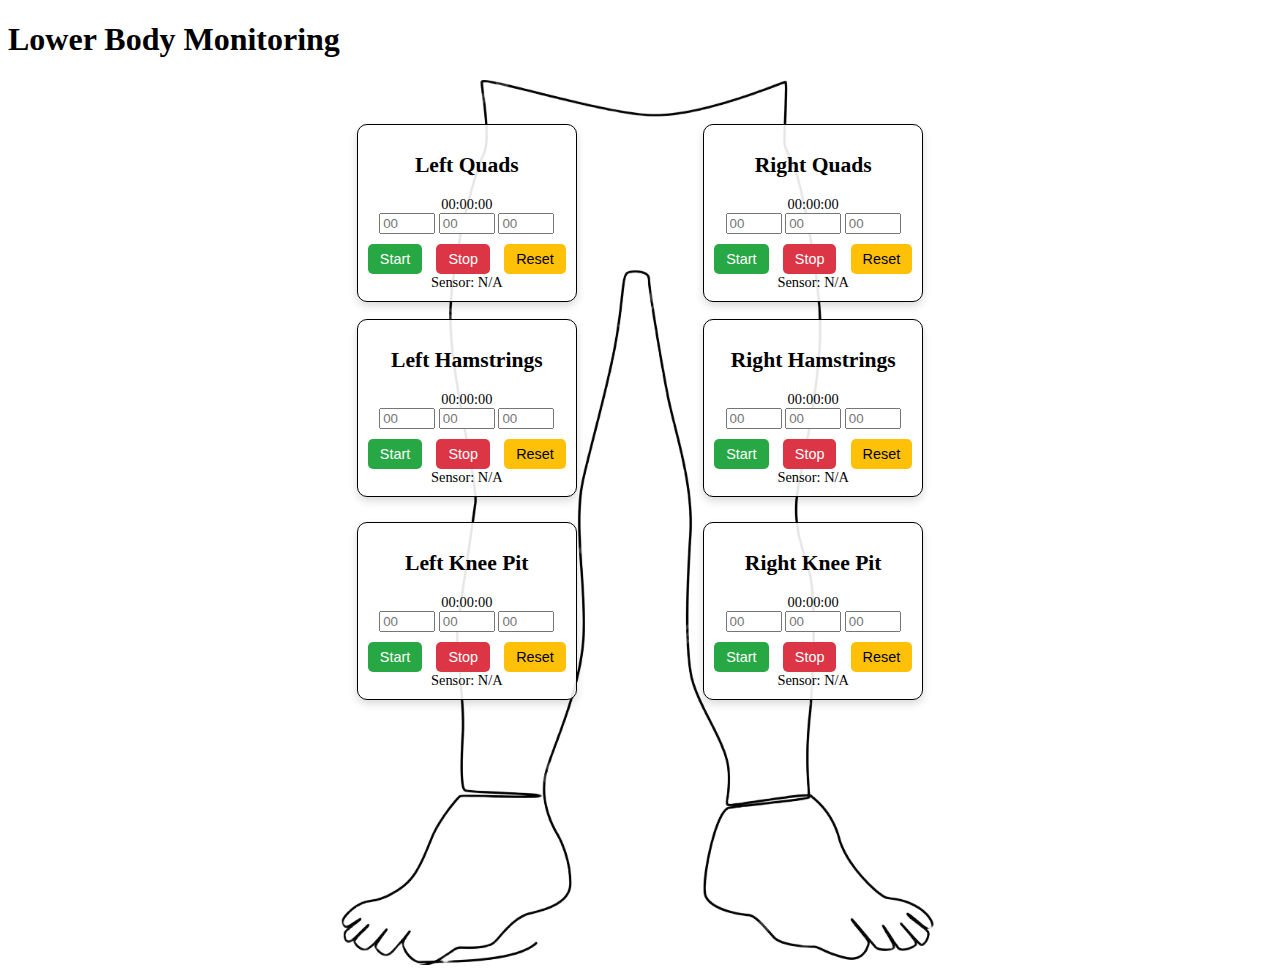
==== commit 00db21aa: "Steramlined Body Part / Scalability" ====
--- a/index.html
+++ b/index.html
@@ -81,72 +81,38 @@
         <div class="sensor-reading" id="right-hamstrings-sensor">Sensor: N/A</div>
     </div>
 
-    <!-- Left Calf Timer -->
-    <div class="body-section calf-box left">
-        <h2>Left Calf</h2>
-        <div class="timer-display" id="left-calf-timer-display">00:00:00</div>
+    <!-- Left Knee Pit Timer -->
+    <div class="body-section knee-pit-box left">
+        <h2>Left Knee Pit</h2>
+        <div class="timer-display" id="left-knee-pit-timer-display">00:00:00</div>
         <div class="time-inputs">
-            <input id="left-calf-hours-input" max="99" min="0" placeholder="00" type="number"/>
-            <input id="left-calf-minutes-input" max="59" min="0" placeholder="00" type="number"/>
-            <input id="left-calf-seconds-input" max="59" min="0" placeholder="00" type="number"/>
+            <input id="left-knee-pit-hours-input" max="99" min="0" placeholder="00" type="number"/>
+            <input id="left-knee-pit-minutes-input" max="59" min="0" placeholder="00" type="number"/>
+            <input id="left-knee-pit-seconds-input" max="59" min="0" placeholder="00" type="number"/>
         </div>
         <div class="button-row">
-            <button class="start-btn" id="left-calf-start-btn">Start</button>
-            <button class="stop-btn" id="left-calf-stop-btn">Stop</button>
-            <button class="reset-btn" id="left-calf-reset-btn">Reset</button>
+            <button class="start-btn" id="left-knee-pit-start-btn">Start</button>
+            <button class="stop-btn" id="left-knee-pit-stop-btn">Stop</button>
+            <button class="reset-btn" id="left-knee-pit-reset-btn">Reset</button>
         </div>
-        <div class="sensor-reading" id="left-calf-sensor">Sensor: N/A</div>
+        <div class="sensor-reading" id="left-knee-pit-sensor">Sensor: N/A</div>
     </div>
 
-    <!-- Right Calf Timer -->
-    <div class="body-section calf-box right">
-        <h2>Right Calf</h2>
-        <div class="timer-display" id="right-calf-timer-display">00:00:00</div>
+    <!-- Right Knee Pit Timer -->
+    <div class="body-section knee-pit-box right">
+        <h2>Right Knee Pit</h2>
+        <div class="timer-display" id="right-knee-pit-timer-display">00:00:00</div>
         <div class="time-inputs">
-            <input id="right-calf-hours-input" max="99" min="0" placeholder="00" type="number"/>
-            <input id="right-calf-minutes-input" max="59" min="0" placeholder="00" type="number"/>
-            <input id="right-calf-seconds-input" max="59" min="0" placeholder="00" type="number"/>
+            <input id="right-knee-pit-hours-input" max="99" min="0" placeholder="00" type="number"/>
+            <input id="right-knee-pit-minutes-input" max="59" min="0" placeholder="00" type="number"/>
+            <input id="right-knee-pit-seconds-input" max="59" min="0" placeholder="00" type="number"/>
         </div>
         <div class="button-row">
-            <button class="start-btn" id="right-calf-start-btn">Start</button>
-            <button class="stop-btn" id="right-calf-stop-btn">Stop</button>
-            <button class="reset-btn" id="right-calf-reset-btn">Reset</button>
+            <button class="start-btn" id="right-knee-pit-start-btn">Start</button>
+            <button class="stop-btn" id="right-knee-pit-stop-btn">Stop</button>
+            <button class="reset-btn" id="right-knee-pit-reset-btn">Reset</button>
         </div>
-        <div class="sensor-reading" id="right-calf-sensor">Sensor: N/A</div>
-    </div>
-
-    <!-- Left Foot Timer -->
-    <div class="body-section foot-box left">
-        <h2>Left Foot</h2>
-        <div class="timer-display" id="left-foot-timer-display">00:00:00</div>
-        <div class="time-inputs">
-            <input id="left-foot-hours-input" max="99" min="0" placeholder="00" type="number"/>
-            <input id="left-foot-minutes-input" max="59" min="0" placeholder="00" type="number"/>
-            <input id="left-foot-seconds-input" max="59" min="0" placeholder="00" type="number"/>
-        </div>
-        <div class="button-row">
-            <button class="start-btn" id="left-foot-start-btn">Start</button>
-            <button class="stop-btn" id="left-foot-stop-btn">Stop</button>
-            <button class="reset-btn" id="left-foot-reset-btn">Reset</button>
-        </div>
-        <div class="sensor-reading" id="left-foot-sensor">Sensor: N/A</div>
-    </div>
-
-    <!-- Right Foot Timer -->
-    <div class="body-section foot-box right">
-        <h2>Right Foot</h2>
-        <div class="timer-display" id="right-foot-timer-display">00:00:00</div>
-        <div class="time-inputs">
-            <input id="right-foot-hours-input" max="99" min="0" placeholder="00" type="number"/>
-            <input id="right-foot-minutes-input" max="59" min="0" placeholder="00" type="number"/>
-            <input id="right-foot-seconds-input" max="59" min="0" placeholder="00" type="number"/>
-        </div>
-        <div class="button-row">
-            <button class="start-btn" id="right-foot-start-btn">Start</button>
-            <button class="stop-btn" id="right-foot-stop-btn">Stop</button>
-            <button class="reset-btn" id="right-foot-reset-btn">Reset</button>
-        </div>
-        <div class="sensor-reading" id="right-foot-sensor">Sensor: N/A</div>
+        <div class="sensor-reading" id="right-knee-pit-sensor">Sensor: N/A</div>
     </div>
 
 </div>
@@ -154,4 +120,4 @@
 <script defer src="timer.js"></script>
 
 </body>
-</html>
+</html>--- a/style.css
+++ b/style.css
@@ -1,10 +1,3 @@
-h1 {
-    text-align: center; /* Center the text */
-    width: 100%; /* Ensure the heading spans the full width */
-    margin-bottom: 20px; /* Space below the heading */
-    font-size: 2em; /* Adjust size if needed */
-}
-
 /* Container for the entire lower body section */
 #lower-body-container {
     display: flex;
@@ -16,8 +9,8 @@
 
 /* Responsive PNG Image */
 #lower-body-image {
-    width: 100%; /* This ensures the image will take the full width of its container */
-    max-width: 600px; /* The maximum width of the PNG */
+    width: 100%; /* Ensures the image takes the full width of its container */
+    max-width: 600px; /* Maximum width of the PNG */
     height: auto; /* Maintain aspect ratio */
 }
 
@@ -28,59 +21,56 @@
     background-color: rgba(255, 255, 255, 0.9);
     text-align: center;
     font-size: 0.9em;
-    width: 220px; /* Increased width */
+    width: 220px; /* Box width */
     position: absolute;
     box-sizing: border-box;
     border-radius: 10px;
     box-shadow: 0 4px 8px rgba(0, 0, 0, 0.15); /* Box shadow for visual depth */
     transition: all 0.3s ease;
-}
-
-/* Ensure consistent spacing between the boxes */
-.body-section {
     margin-bottom: 20px;
 }
 
 /* Left-side boxes */
 .quads-box.left {
-    top: 10%; /* Adjusted to move it up */
+    top: 5%; /* Adjusted positioning */
     right: 55%;
 }
 
 .hamstrings-box.left {
-    top: 32%; /* Left hamstrings box positioning */
+    top: 27%; /* Left hamstrings (knee pit) box positioning */
     right: 55%;
 }
 
-.calf-box.left {
-    top: 55%; /* Left calf box positioning */
-    right: 55%;
-}
-
-.foot-box.left {
-    top: 80%; /* Left foot box positioning */
+.knee-pit-box.left {
+    top: 50%; /* Adjust the positioning as needed */
     right: 55%;
 }
 
 /* Right-side boxes */
 .quads-box.right {
-    top: 10%; /* Right quads box positioning */
+    top: 5%; /* Right quads box positioning */
     left: 55%;
 }
 
 .hamstrings-box.right {
-    top: 32%; /* Right hamstrings box positioning */
+    top: 27%; /* Right hamstrings (knee pit) box positioning */
     left: 55%;
 }
 
-.calf-box.right {
-    top: 55%; /* Right calf box positioning */
+.knee-pit-box.right {
+    top: 50%; /* Adjust the positioning as needed */
     left: 55%;
 }
 
-.foot-box.right {
-    top: 80%; /* Right foot box positioning */
-    left: 55%;
+/* Timer solid red for under 5 minutes */
+.timer-red {
+    background-color: red !important;
+    color: white !important;
+}
+
+/* Flash red when the timer hits zero */
+.flash {
+    background-color: red !important;
 }
 
 /* Smaller Button Styles */
@@ -130,11 +120,6 @@
     margin-top: 10px;
 }
 
-/* Flash red when the timer hits zero */
-.flash {
-    background-color: red !important;
-}
-
 /* --- Mobile-Responsive Adjustments for Smaller Screens --- */
 @media (max-width: 768px) {
     #lower-body-container {
@@ -165,3 +150,5 @@
     }
 }
 
+/*
+ */
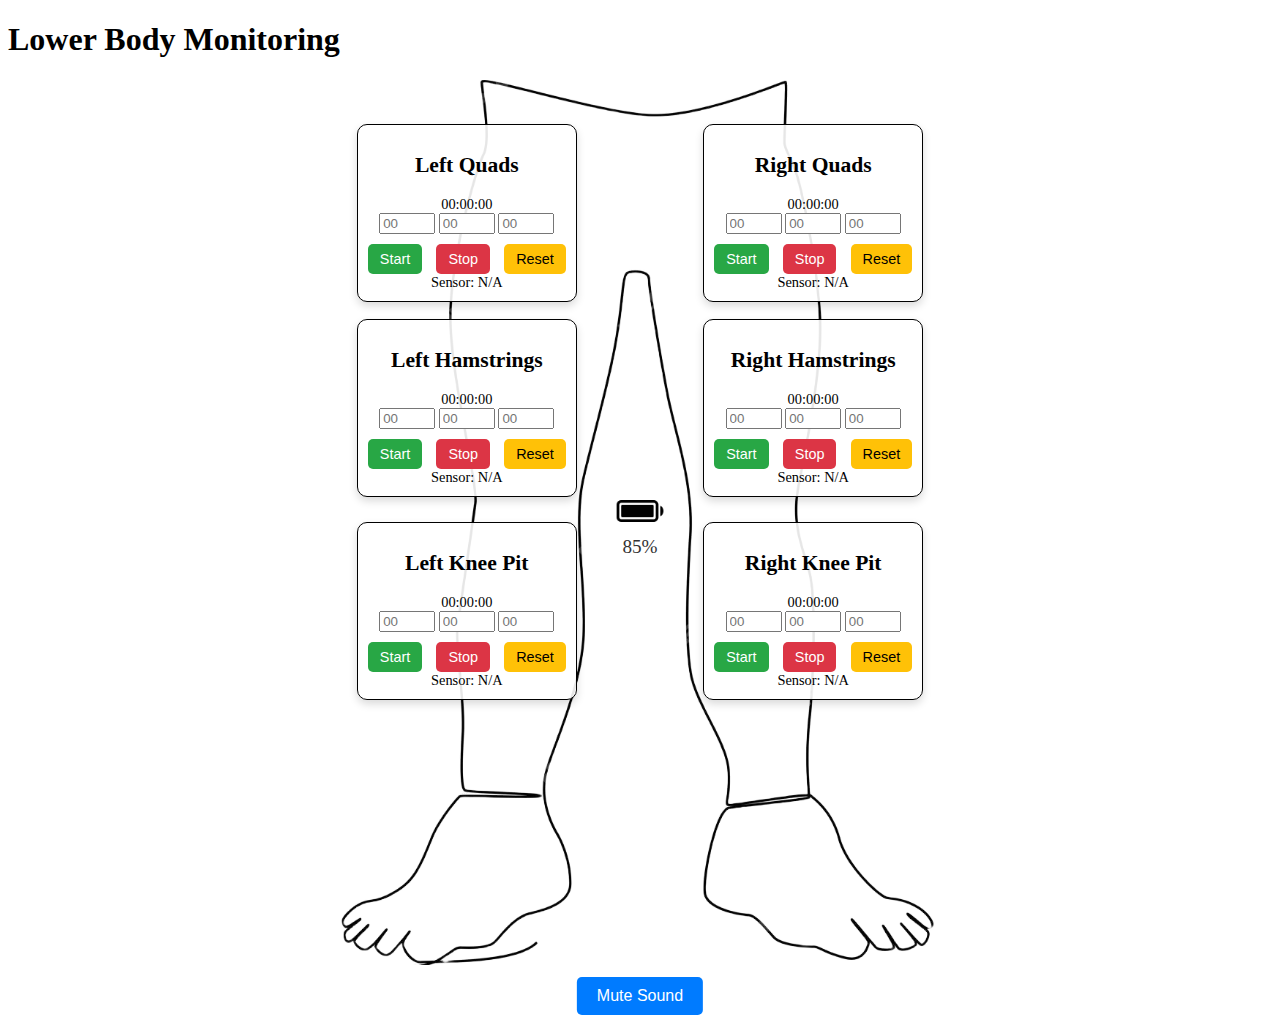
==== commit 1b77fd5d: "Added Mute/Unmute Button and Battery Percentage" ====
--- a/index.html
+++ b/index.html
@@ -12,6 +12,15 @@
 
 <div id="lower-body-container">
     <img alt="Lower Body Diagram" id="lower-body-image" src="lower_body_clipart.png">
+
+    <div id="battery-container">
+        <img alt="Battery Icon" id="battery-icon" src="ios-battery-full-4.png">
+        <span id="battery-percentage">100%</span> <!-- Placeholder text; to be updated with WebSocket data -->
+    </div>
+
+    <div id="mute-switch-container">
+        <button id="mute-button">Mute Sound</button>
+    </div>
 
     <!-- Left Quads Timer -->
     <div class="body-section quads-box left">
--- a/style.css
+++ b/style.css
@@ -120,6 +120,55 @@
     margin-top: 10px;
 }
 
+/* Battery container positioning */
+#battery-container {
+    position: absolute;
+    top: 50%;
+    left: 50%;
+    transform: translate(-50%, -50%); /* Center the battery icon within the image */
+    text-align: center;
+    color: #333; /* Color for the percentage text */
+}
+
+/* Battery icon styling */
+#battery-icon {
+    width: 50px; /* Adjust size as needed */
+    height: auto;
+    display: block;
+    margin: 0 auto;
+}
+
+/* Battery percentage styling */
+#battery-percentage {
+    font-size: 1.2em; /* Adjust font size as needed */
+    margin-top: 5px;
+}
+
+/* Mute switch container styling */
+#mute-switch-container {
+    position: absolute;
+    bottom: -50px; /* Adjust this value as needed to position below the image */
+    left: 50%;
+    transform: translateX(-50%);
+    text-align: center;
+}
+
+/* Mute button styling */
+#mute-button {
+    padding: 10px 20px;
+    font-size: 1rem;
+    background-color: #007bff;
+    color: white;
+    border: none;
+    border-radius: 5px;
+    cursor: pointer;
+    transition: background-color 0.3s ease;
+}
+
+#mute-button:hover {
+    background-color: #0056b3;
+}
+
 /* --- Mobile-Responsive Adjustments for Smaller Screens --- */
 @media (max-width: 768px) {
     #lower-body-container {
@@ -149,6 +198,3 @@
         font-size: 1rem;
     }
 }
-
-/*
- */
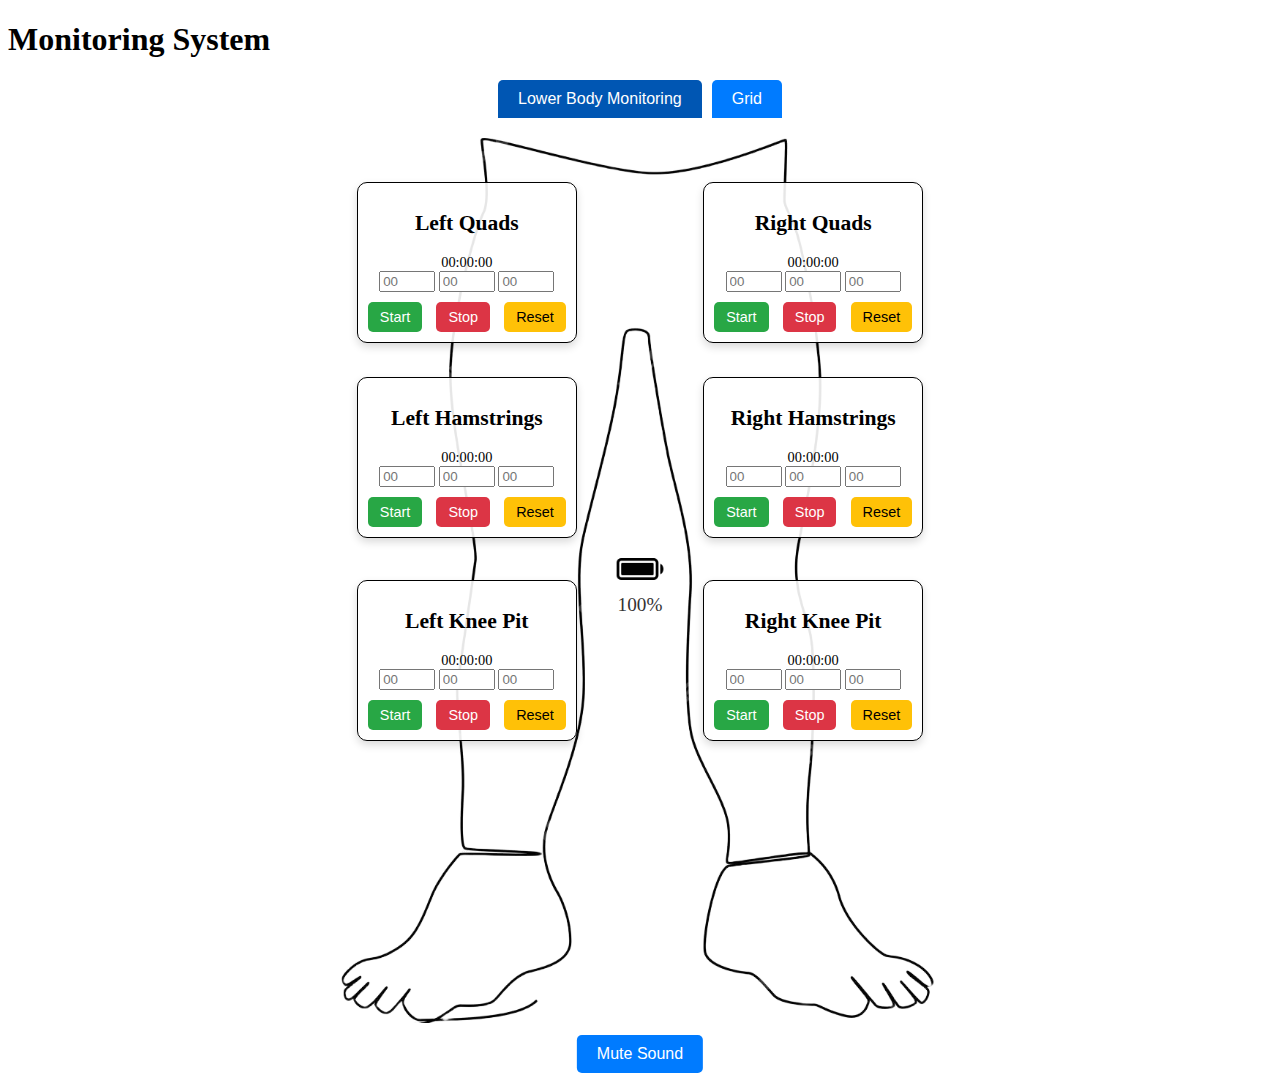
==== commit 00c61c13: "Added extra tab for sensor grids" ====
--- a/index.html
+++ b/index.html
@@ -2,128 +2,158 @@
 <html lang="en">
 <head>
     <meta charset="UTF-8">
-    <meta content="width=device-width, initial-scale=1.0">
-    <title>Lower Body Monitoring</title>
+    <meta name="viewport" content="width=device-width, initial-scale=1.0">
+    <title>Monitoring System</title>
     <link href="style.css" rel="stylesheet">
+    <script>
+        // Function to handle tab switching
+        function openTab(evt, tabName) {
+            const tabContent = document.getElementsByClassName("tab-content");
+            const tabLinks = document.getElementsByClassName("tab-link");
+
+            // Hide all tab contents
+            for (let i = 0; i < tabContent.length; i++) {
+                tabContent[i].style.display = "none";
+            }
+
+            // Remove the active class from all tab links
+            for (let i = 0; i < tabLinks.length; i++) {
+                tabLinks[i].classList.remove("active");
+            }
+
+            // Show the selected tab and add the active class to the link
+            document.getElementById(tabName).style.display = "block";
+            evt.currentTarget.classList.add("active");
+        }
+    </script>
 </head>
 <body>
 
-<h1>Lower Body Monitoring</h1>
+<h1>Monitoring System</h1>
 
-<div id="lower-body-container">
-    <img alt="Lower Body Diagram" id="lower-body-image" src="lower_body_clipart.png">
+<!-- Tab Links -->
+<div class="tab-container">
+    <!-- Ensure onclick attribute directly calls openTab -->
+    <button class="tab-link active" onclick="openTab(event, 'lower-body')">Lower Body Monitoring</button>
+    <button class="tab-link" onclick="openTab(event, 'grid')">Grid</button>
+</div>
 
-    <div id="battery-container">
-        <img alt="Battery Icon" id="battery-icon" src="ios-battery-full-4.png">
-        <span id="battery-percentage">100%</span> <!-- Placeholder text; to be updated with WebSocket data -->
+<div id="lower-body" class="tab-content" style="display:block;">
+    <div id="lower-body-container">
+        <img alt="Lower Body Diagram" id="lower-body-image" src="lower_body_clipart.png">
+
+        <div id="battery-container">
+            <img alt="Battery Icon" id="battery-icon" src="ios-battery-full-4.png">
+            <span id="battery-percentage">100%</span> <!-- Placeholder text; to be updated with WebSocket data -->
+        </div>
+
+        <div id="mute-switch-container">
+            <button id="mute-button">Mute Sound</button>
+        </div>
+
+        <!-- Left Quads Timer -->
+        <div class="body-section quads-box left">
+            <h2>Left Quads</h2>
+            <div class="timer-display" id="left-quads-timer-display">00:00:00</div>
+            <div class="time-inputs">
+                <input id="left-quads-hours-input" max="99" min="0" placeholder="00" type="number"/>
+                <input id="left-quads-minutes-input" max="59" min="0" placeholder="00" type="number"/>
+                <input id="left-quads-seconds-input" max="59" min="0" placeholder="00" type="number"/>
+            </div>
+            <div class="button-row">
+                <button class="start-btn" id="left-quads-start-btn">Start</button>
+                <button class="stop-btn" id="left-quads-stop-btn">Stop</button>
+                <button class="reset-btn" id="left-quads-reset-btn">Reset</button>
+            </div>
+        </div>
+
+        <!-- Right Quads Timer -->
+        <div class="body-section quads-box right">
+            <h2>Right Quads</h2>
+            <div class="timer-display" id="right-quads-timer-display">00:00:00</div>
+            <div class="time-inputs">
+                <input id="right-quads-hours-input" max="99" min="0" placeholder="00" type="number"/>
+                <input id="right-quads-minutes-input" max="59" min="0" placeholder="00" type="number"/>
+                <input id="right-quads-seconds-input" max="59" min="0" placeholder="00" type="number"/>
+            </div>
+            <div class="button-row">
+                <button class="start-btn" id="right-quads-start-btn">Start</button>
+                <button class="stop-btn" id="right-quads-stop-btn">Stop</button>
+                <button class="reset-btn" id="right-quads-reset-btn">Reset</button>
+            </div>
+        </div>
+
+        <!-- Left Hamstrings Timer -->
+        <div class="body-section hamstrings-box left">
+            <h2>Left Hamstrings</h2>
+            <div class="timer-display" id="left-hamstrings-timer-display">00:00:00</div>
+            <div class="time-inputs">
+                <input id="left-hamstrings-hours-input" max="99" min="0" placeholder="00" type="number"/>
+                <input id="left-hamstrings-minutes-input" max="59" min="0" placeholder="00" type="number"/>
+                <input id="left-hamstrings-seconds-input" max="59" min="0" placeholder="00" type="number"/>
+            </div>
+            <div class="button-row">
+                <button class="start-btn" id="left-hamstrings-start-btn">Start</button>
+                <button class="stop-btn" id="left-hamstrings-stop-btn">Stop</button>
+                <button class="reset-btn" id="left-hamstrings-reset-btn">Reset</button>
+            </div>
+        </div>
+
+        <!-- Right Hamstrings Timer -->
+        <div class="body-section hamstrings-box right">
+            <h2>Right Hamstrings</h2>
+            <div class="timer-display" id="right-hamstrings-timer-display">00:00:00</div>
+            <div class="time-inputs">
+                <input id="right-hamstrings-hours-input" max="99" min="0" placeholder="00" type="number"/>
+                <input id="right-hamstrings-minutes-input" max="59" min="0" placeholder="00" type="number"/>
+                <input id="right-hamstrings-seconds-input" max="59" min="0" placeholder="00" type="number"/>
+            </div>
+            <div class="button-row">
+                <button class="start-btn" id="right-hamstrings-start-btn">Start</button>
+                <button class="stop-btn" id="right-hamstrings-stop-btn">Stop</button>
+                <button class="reset-btn" id="right-hamstrings-reset-btn">Reset</button>
+            </div>
+        </div>
+
+        <!-- Left Knee Pit Timer -->
+        <div class="body-section knee-pit-box left">
+            <h2>Left Knee Pit</h2>
+            <div class="timer-display" id="left-knee-pit-timer-display">00:00:00</div>
+            <div class="time-inputs">
+                <input id="left-knee-pit-hours-input" max="99" min="0" placeholder="00" type="number"/>
+                <input id="left-knee-pit-minutes-input" max="59" min="0" placeholder="00" type="number"/>
+                <input id="left-knee-pit-seconds-input" max="59" min="0" placeholder="00" type="number"/>
+            </div>
+            <div class="button-row">
+                <button class="start-btn" id="left-knee-pit-start-btn">Start</button>
+                <button class="stop-btn" id="left-knee-pit-stop-btn">Stop</button>
+                <button class="reset-btn" id="left-knee-pit-reset-btn">Reset</button>
+            </div>
+        </div>
+
+        <!-- Right Knee Pit Timer -->
+        <div class="body-section knee-pit-box right">
+            <h2>Right Knee Pit</h2>
+            <div class="timer-display" id="right-knee-pit-timer-display">00:00:00</div>
+            <div class="time-inputs">
+                <input id="right-knee-pit-hours-input" max="99" min="0" placeholder="00" type="number"/>
+                <input id="right-knee-pit-minutes-input" max="59" min="0" placeholder="00" type="number"/>
+                <input id="right-knee-pit-seconds-input" max="59" min="0" placeholder="00" type="number"/>
+            </div>
+            <div class="button-row">
+                <button class="start-btn" id="right-knee-pit-start-btn">Start</button>
+                <button class="stop-btn" id="right-knee-pit-stop-btn">Stop</button>
+                <button class="reset-btn" id="right-knee-pit-reset-btn">Reset</button>
+            </div>
+        </div>
     </div>
+</div>
 
-    <div id="mute-switch-container">
-        <button id="mute-button">Mute Sound</button>
+<!-- Grid Content -->
+<div id="grid" class="tab-content">
+    <div id="grid-container">
+        <table id="sensor-grid"></table>
     </div>
-
-    <!-- Left Quads Timer -->
-    <div class="body-section quads-box left">
-        <h2>Left Quads</h2>
-        <div class="timer-display" id="left-quads-timer-display">00:00:00</div>
-        <div class="time-inputs">
-            <input id="left-quads-hours-input" max="99" min="0" placeholder="00" type="number"/>
-            <input id="left-quads-minutes-input" max="59" min="0" placeholder="00" type="number"/>
-            <input id="left-quads-seconds-input" max="59" min="0" placeholder="00" type="number"/>
-        </div>
-        <div class="button-row">
-            <button class="start-btn" id="left-quads-start-btn">Start</button>
-            <button class="stop-btn" id="left-quads-stop-btn">Stop</button>
-            <button class="reset-btn" id="left-quads-reset-btn">Reset</button>
-        </div>
-        <div class="sensor-reading" id="left-quads-sensor">Sensor: N/A</div>
-    </div>
-
-    <!-- Right Quads Timer -->
-    <div class="body-section quads-box right">
-        <h2>Right Quads</h2>
-        <div class="timer-display" id="right-quads-timer-display">00:00:00</div>
-        <div class="time-inputs">
-            <input id="right-quads-hours-input" max="99" min="0" placeholder="00" type="number"/>
-            <input id="right-quads-minutes-input" max="59" min="0" placeholder="00" type="number"/>
-            <input id="right-quads-seconds-input" max="59" min="0" placeholder="00" type="number"/>
-        </div>
-        <div class="button-row">
-            <button class="start-btn" id="right-quads-start-btn">Start</button>
-            <button class="stop-btn" id="right-quads-stop-btn">Stop</button>
-            <button class="reset-btn" id="right-quads-reset-btn">Reset</button>
-        </div>
-        <div class="sensor-reading" id="right-quads-sensor">Sensor: N/A</div>
-    </div>
-
-    <!-- Left Hamstrings Timer -->
-    <div class="body-section hamstrings-box left">
-        <h2>Left Hamstrings</h2>
-        <div class="timer-display" id="left-hamstrings-timer-display">00:00:00</div>
-        <div class="time-inputs">
-            <input id="left-hamstrings-hours-input" max="99" min="0" placeholder="00" type="number"/>
-            <input id="left-hamstrings-minutes-input" max="59" min="0" placeholder="00" type="number"/>
-            <input id="left-hamstrings-seconds-input" max="59" min="0" placeholder="00" type="number"/>
-        </div>
-        <div class="button-row">
-            <button class="start-btn" id="left-hamstrings-start-btn">Start</button>
-            <button class="stop-btn" id="left-hamstrings-stop-btn">Stop</button>
-            <button class="reset-btn" id="left-hamstrings-reset-btn">Reset</button>
-        </div>
-        <div class="sensor-reading" id="left-hamstrings-sensor">Sensor: N/A</div>
-    </div>
-
-    <!-- Right Hamstrings Timer -->
-    <div class="body-section hamstrings-box right">
-        <h2>Right Hamstrings</h2>
-        <div class="timer-display" id="right-hamstrings-timer-display">00:00:00</div>
-        <div class="time-inputs">
-            <input id="right-hamstrings-hours-input" max="99" min="0" placeholder="00" type="number"/>
-            <input id="right-hamstrings-minutes-input" max="59" min="0" placeholder="00" type="number"/>
-            <input id="right-hamstrings-seconds-input" max="59" min="0" placeholder="00" type="number"/>
-        </div>
-        <div class="button-row">
-            <button class="start-btn" id="right-hamstrings-start-btn">Start</button>
-            <button class="stop-btn" id="right-hamstrings-stop-btn">Stop</button>
-            <button class="reset-btn" id="right-hamstrings-reset-btn">Reset</button>
-        </div>
-        <div class="sensor-reading" id="right-hamstrings-sensor">Sensor: N/A</div>
-    </div>
-
-    <!-- Left Knee Pit Timer -->
-    <div class="body-section knee-pit-box left">
-        <h2>Left Knee Pit</h2>
-        <div class="timer-display" id="left-knee-pit-timer-display">00:00:00</div>
-        <div class="time-inputs">
-            <input id="left-knee-pit-hours-input" max="99" min="0" placeholder="00" type="number"/>
-            <input id="left-knee-pit-minutes-input" max="59" min="0" placeholder="00" type="number"/>
-            <input id="left-knee-pit-seconds-input" max="59" min="0" placeholder="00" type="number"/>
-        </div>
-        <div class="button-row">
-            <button class="start-btn" id="left-knee-pit-start-btn">Start</button>
-            <button class="stop-btn" id="left-knee-pit-stop-btn">Stop</button>
-            <button class="reset-btn" id="left-knee-pit-reset-btn">Reset</button>
-        </div>
-        <div class="sensor-reading" id="left-knee-pit-sensor">Sensor: N/A</div>
-    </div>
-
-    <!-- Right Knee Pit Timer -->
-    <div class="body-section knee-pit-box right">
-        <h2>Right Knee Pit</h2>
-        <div class="timer-display" id="right-knee-pit-timer-display">00:00:00</div>
-        <div class="time-inputs">
-            <input id="right-knee-pit-hours-input" max="99" min="0" placeholder="00" type="number"/>
-            <input id="right-knee-pit-minutes-input" max="59" min="0" placeholder="00" type="number"/>
-            <input id="right-knee-pit-seconds-input" max="59" min="0" placeholder="00" type="number"/>
-        </div>
-        <div class="button-row">
-            <button class="start-btn" id="right-knee-pit-start-btn">Start</button>
-            <button class="stop-btn" id="right-knee-pit-stop-btn">Stop</button>
-            <button class="reset-btn" id="right-knee-pit-reset-btn">Reset</button>
-        </div>
-        <div class="sensor-reading" id="right-knee-pit-sensor">Sensor: N/A</div>
-    </div>
-
 </div>
 
 <script defer src="timer.js"></script>
--- a/style.css
+++ b/style.css
@@ -198,3 +198,57 @@
         font-size: 1rem;
     }
 }
+
+/* Basic Styling for Tabs */
+.tab-container {
+    display: flex;
+    justify-content: center;
+    margin-bottom: 20px;
+}
+
+.tab-link {
+    padding: 10px 20px;
+    cursor: pointer;
+    background-color: #007bff;
+    color: white;
+    border: none;
+    margin: 0 5px;
+    border-radius: 5px 5px 0 0;
+    font-size: 1rem;
+}
+
+.tab-link.active {
+    background-color: #0056b3;
+}
+
+/* Hide all tab contents by default */
+.tab-content {
+    display: none;
+}
+
+/* Specific styling for the grid table */
+#grid-container {
+    display: flex;
+    justify-content: center;
+    margin-top: 20px;
+}
+
+#sensor-grid {
+    border-collapse: collapse;
+    margin: 20px;
+}
+
+#sensor-grid td {
+    width: 50px;
+    height: 50px;
+    border: 1px solid #000;
+}
+
+/* Styling for cells */
+.sensor-cell {
+    background-color: #d9534f; /* Red for sensors */
+}
+
+.empty-cell {
+    background-color: #5bc0de; /* Light blue for empty cells */
+}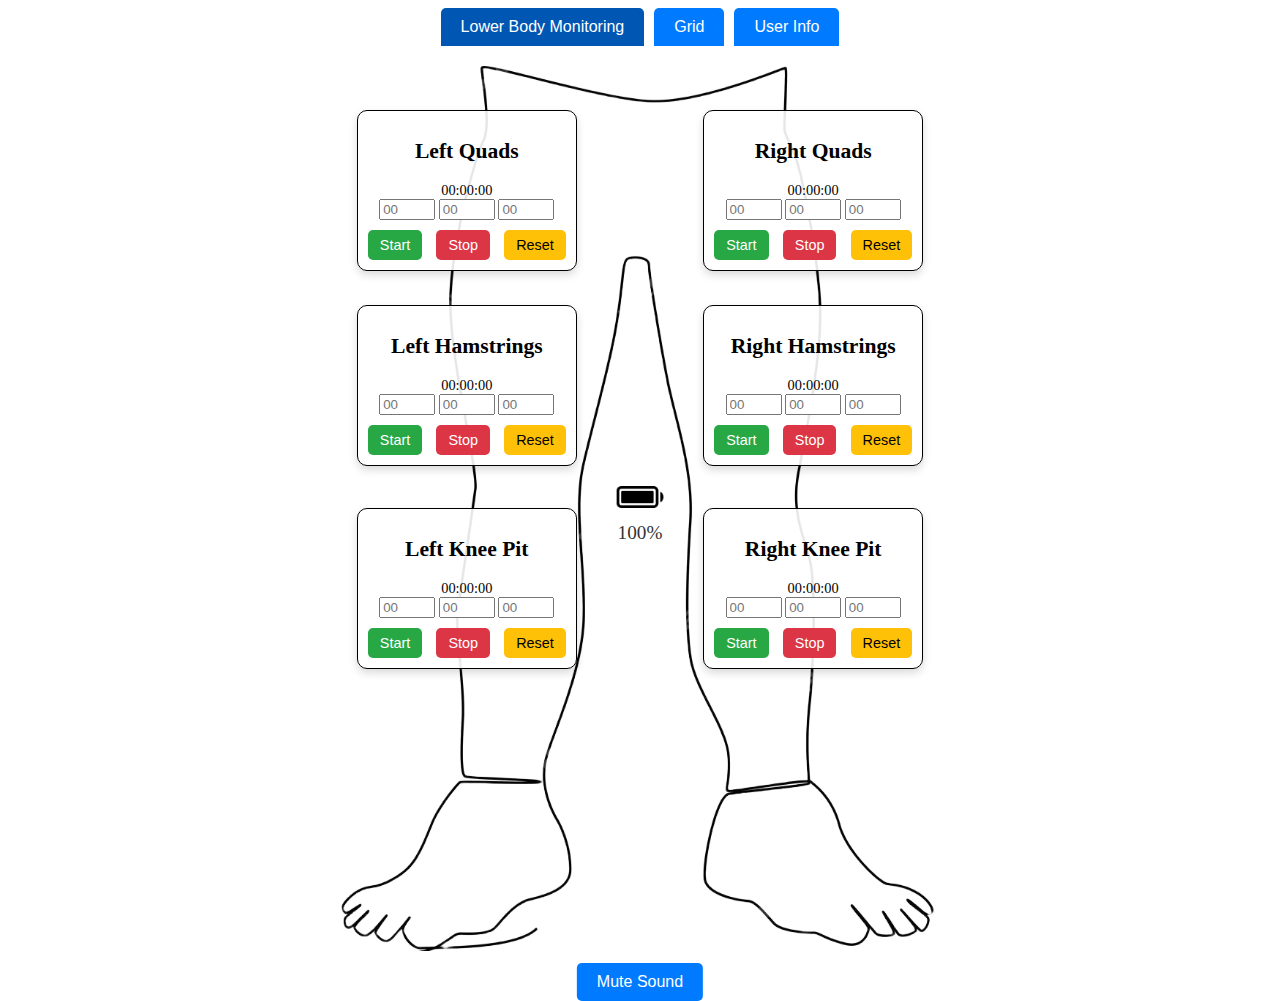
==== commit fde3892c: "Added user input for age and weight" ====
--- a/index.html
+++ b/index.html
@@ -8,37 +8,36 @@
     <script>
         // Function to handle tab switching
         function openTab(evt, tabName) {
-            const tabContent = document.getElementsByClassName("tab-content");
-            const tabLinks = document.getElementsByClassName("tab-link");
-
-            // Hide all tab contents
-            for (let i = 0; i < tabContent.length; i++) {
-                tabContent[i].style.display = "none";
+            // Hide all tab content
+            const tabContents = document.getElementsByClassName("tab-content");
+            for (let i = 0; i < tabContents.length; i++) {
+                tabContents[i].style.display = "none";
             }
 
-            // Remove the active class from all tab links
+            // Remove active class from all tabs
+            const tabLinks = document.getElementsByClassName("tab-link");
             for (let i = 0; i < tabLinks.length; i++) {
                 tabLinks[i].classList.remove("active");
             }
 
-            // Show the selected tab and add the active class to the link
+            // Show the clicked tab
             document.getElementById(tabName).style.display = "block";
+
+            // Set the clicked tab as active
             evt.currentTarget.classList.add("active");
         }
     </script>
 </head>
 <body>
 
-<h1>Monitoring System</h1>
-
 <!-- Tab Links -->
 <div class="tab-container">
-    <!-- Ensure onclick attribute directly calls openTab -->
     <button class="tab-link active" onclick="openTab(event, 'lower-body')">Lower Body Monitoring</button>
     <button class="tab-link" onclick="openTab(event, 'grid')">Grid</button>
+    <button class="tab-link" onclick="openTab(event, 'user-info-tab')">User Info</button>
 </div>
 
-<div id="lower-body" class="tab-content" style="display:block;">
+<div id="lower-body" class="tab-content">
     <div id="lower-body-container">
         <img alt="Lower Body Diagram" id="lower-body-image" src="lower_body_clipart.png">
 
@@ -156,6 +155,23 @@
     </div>
 </div>
 
+<!-- User Info Tab -->
+<div id="user-info-tab" class="tab-content">
+    <h2>User Info</h2>
+    <form id="user-info-form">
+        <label for="age">Age:</label>
+        <input type="number" id="age" placeholder="Enter your age">
+        <label for="weight">Weight (in lbs):</label>
+        <input type="number" id="weight" placeholder="Enter your weight">
+
+        <!-- Placeholder for the confirmation message -->
+        <p id="save-confirmation" style="display: none; color: green; font-weight: bold; margin-top: 10px;">Save
+            Confirmed</p>
+
+        <button type="button" onclick="saveUserInfo()">Save</button>
+    </form>
+</div>
+
 <script defer src="timer.js"></script>
 
 </body>
--- a/style.css
+++ b/style.css
@@ -251,4 +251,103 @@
 
 .empty-cell {
     background-color: #5bc0de; /* Light blue for empty cells */
+}
+
+/* Basic Styling for Tabs */
+.tab-container {
+    display: flex;
+    justify-content: center;
+    margin-bottom: 20px;
+}
+
+.tab-link {
+    padding: 10px 20px;
+    cursor: pointer;
+    background-color: #007bff;
+    color: white;
+    border: none;
+    margin: 0 5px;
+    border-radius: 5px 5px 0 0;
+    font-size: 1rem;
+}
+
+.tab-link.active {
+    background-color: #0056b3;
+}
+
+/* Default tab content styles (no grey box) */
+.tab-content {
+    background-color: transparent;
+    border: none;
+    padding: 0;
+    margin: 0;
+    box-shadow: none;
+}
+
+.tab-content.active {
+    display: block; /* Show active tab */
+    visibility: visible; /* Make it visible */
+    height: auto; /* Adjust height for content */
+    overflow: visible;
+}
+
+/* Center User Info title */
+#user-info-tab h2 {
+    text-align: center; /* Center the title */
+    margin-bottom: 20px; /* Add space below the title */
+}
+
+/* Style the User Info form container */
+#user-info-form {
+    max-width: 300px; /* Limit the form width */
+    margin: 20px auto; /* Center horizontally and add top margin */
+    padding: 20px; /* Add padding inside the box */
+    background-color: #f9f9f9; /* Light grey background */
+    border: 1px solid #ccc; /* Add a light border */
+    border-radius: 10px; /* Round the corners */
+    box-shadow: 0 4px 8px rgba(0, 0, 0, 0.1); /* Subtle shadow */
+    text-align: center; /* Center-align text */
+}
+
+/* Ensure input boxes and buttons scale properly */
+#user-info-form input {
+    width: calc(100% - 10px); /* Adjust to include some padding */
+    margin: 10px 0; /* Space between inputs */
+    padding: 10px; /* Add padding inside inputs */
+    border: 1px solid #ccc; /* Light border */
+    border-radius: 5px; /* Rounded corners */
+    font-size: 1rem; /* Font size for readability */
+    box-sizing: border-box; /* Include padding in width */
+}
+
+#user-info-form button {
+    width: calc(100% - 20px); /* Full width minus padding */
+    max-width: 100%; /* Prevent overflow */
+    margin: 10px 0; /* Add spacing between inputs */
+    padding: 10px; /* Add padding inside inputs */
+    border: 1px solid #ccc; /* Light border */
+    border-radius: 5px; /* Round the corners */
+    font-size: 1rem; /* Adjust font size */
+    box-sizing: border-box; /* Include padding in width calculation */
+}
+
+/* Adjust the Save button */
+#user-info-form button {
+    background-color: #007bff; /* Blue background */
+    color: white; /* White text */
+    border: none; /* Remove border */
+    cursor: pointer; /* Show pointer cursor */
+    font-size: 1rem; /* Adjust font size */
+}
+
+#user-info-form button:hover {
+    background-color: #0056b3; /* Darker blue on hover */
+}
+
+#save-confirmation {
+    display: none; /* Hidden by default */
+    color: green; /* Green text for success */
+    font-weight: bold; /* Bold for emphasis */
+    margin-top: 10px; /* Add space above the Save button */
+    text-align: center; /* Center align */
 }